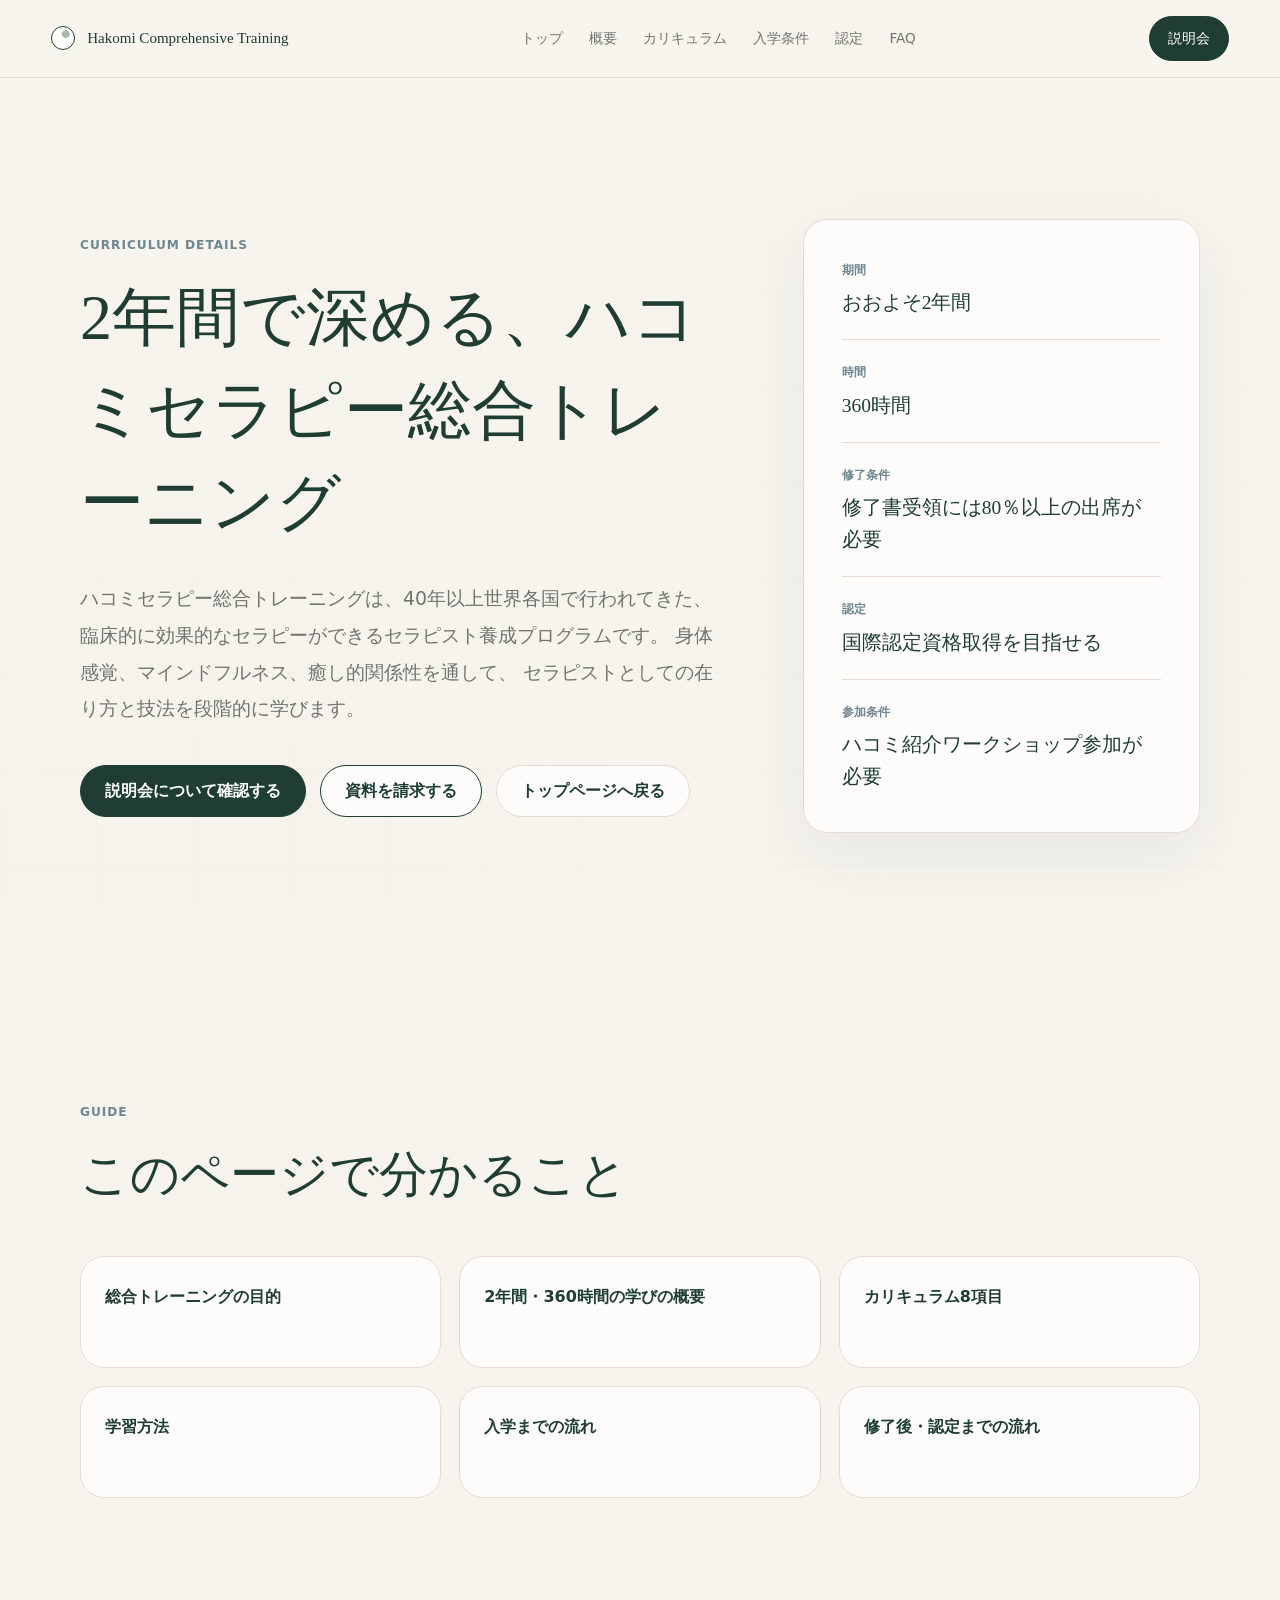
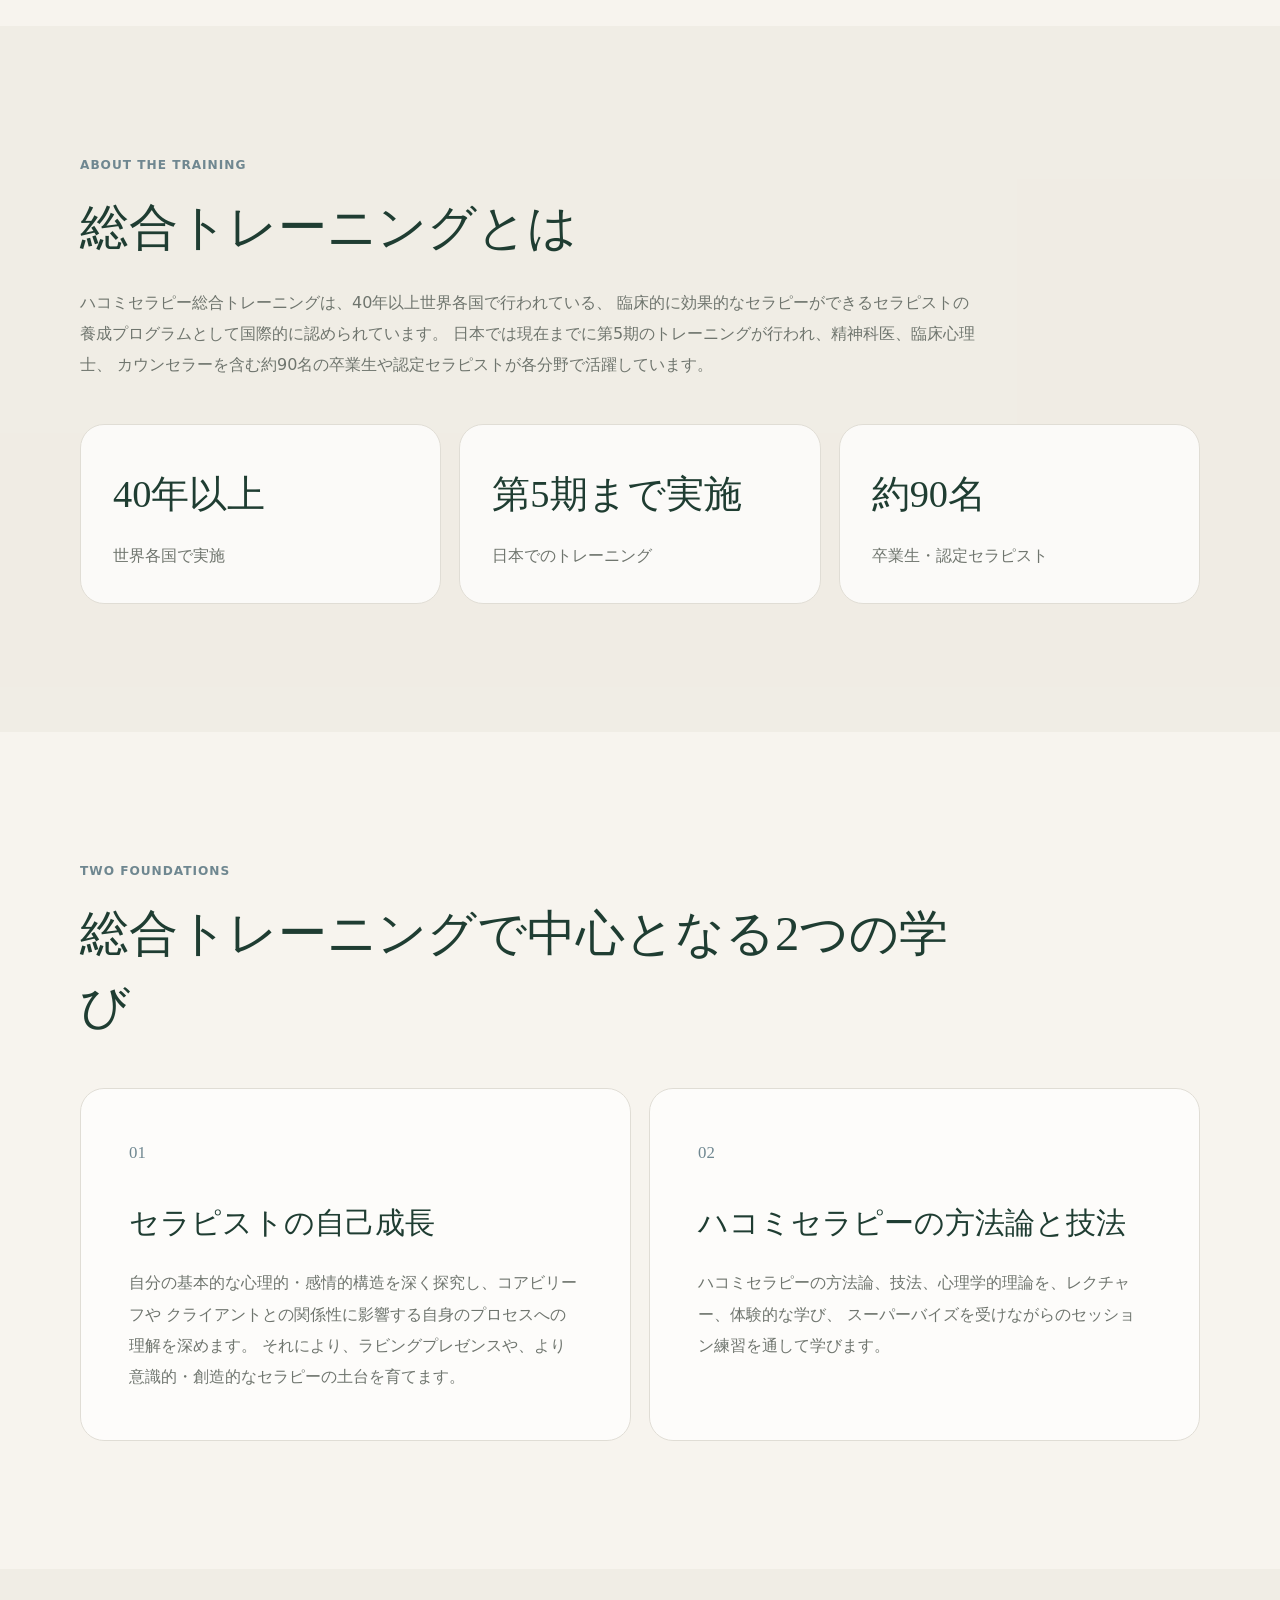
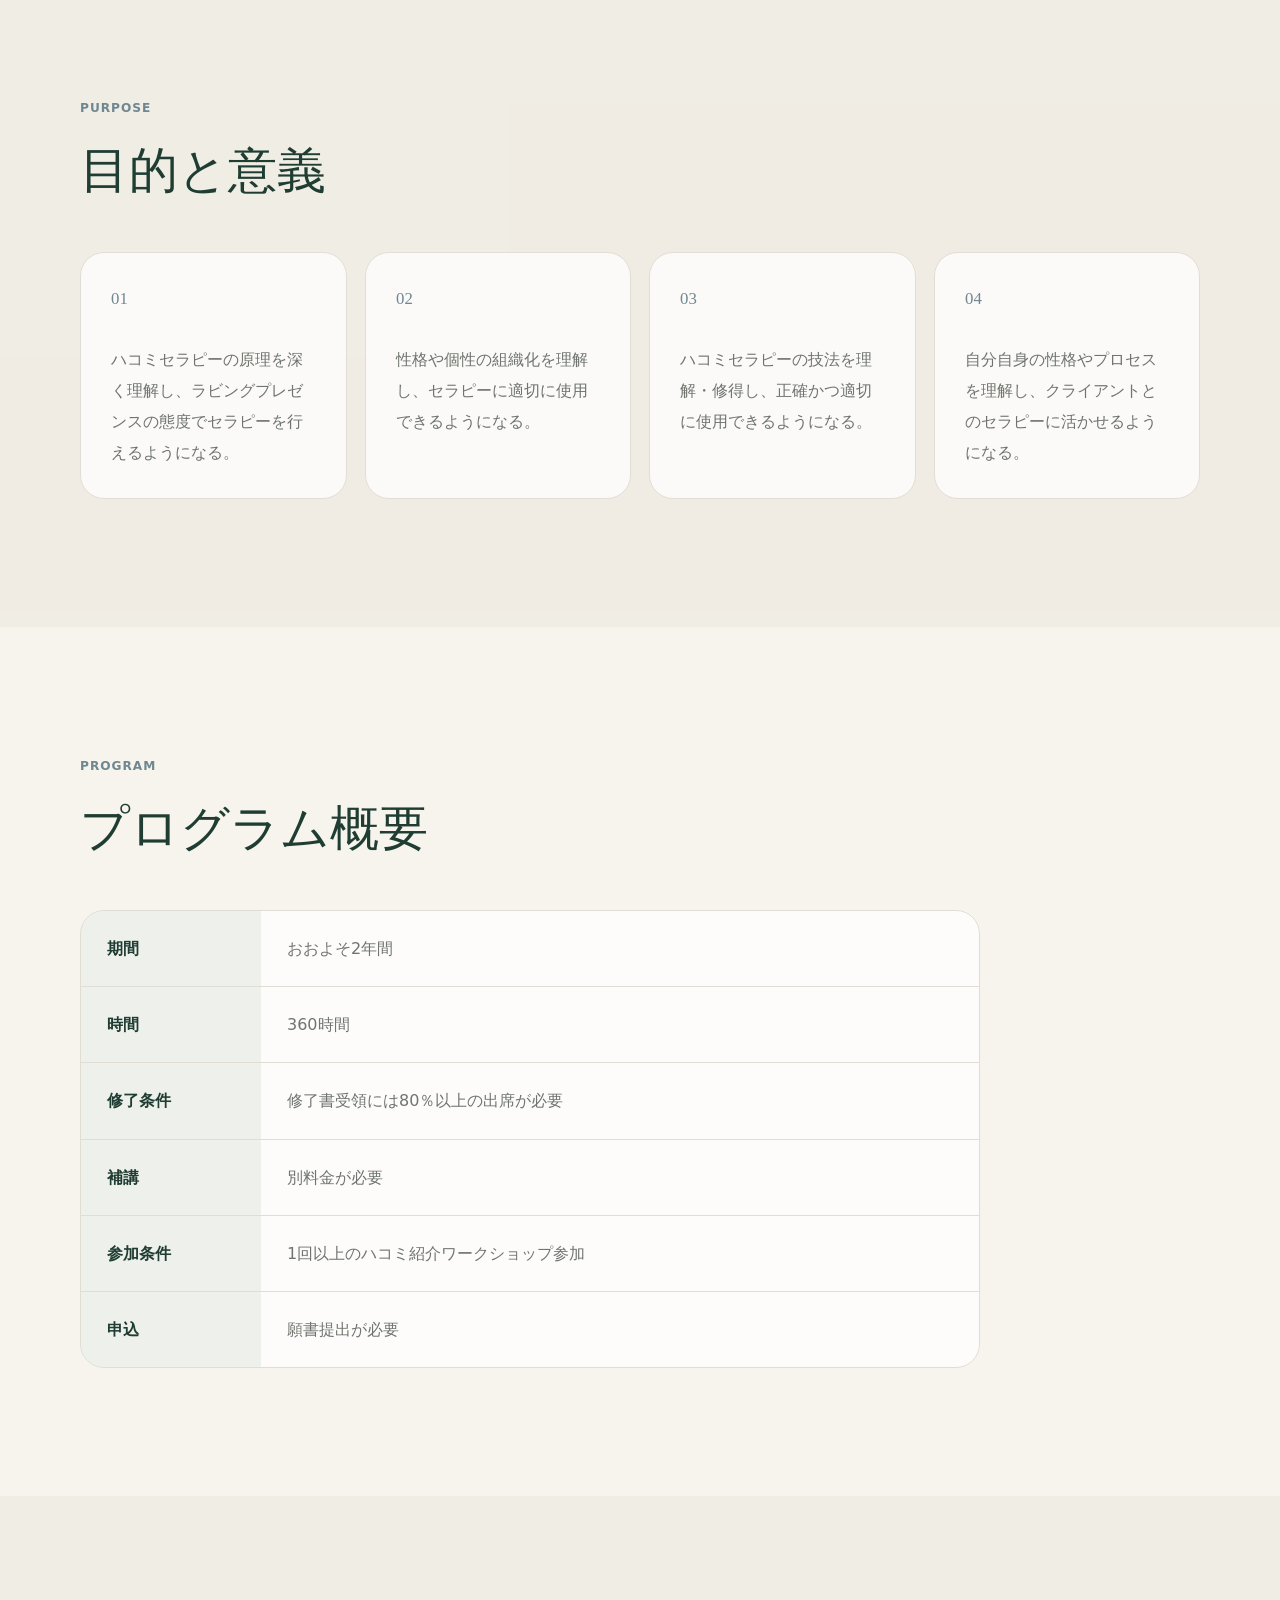
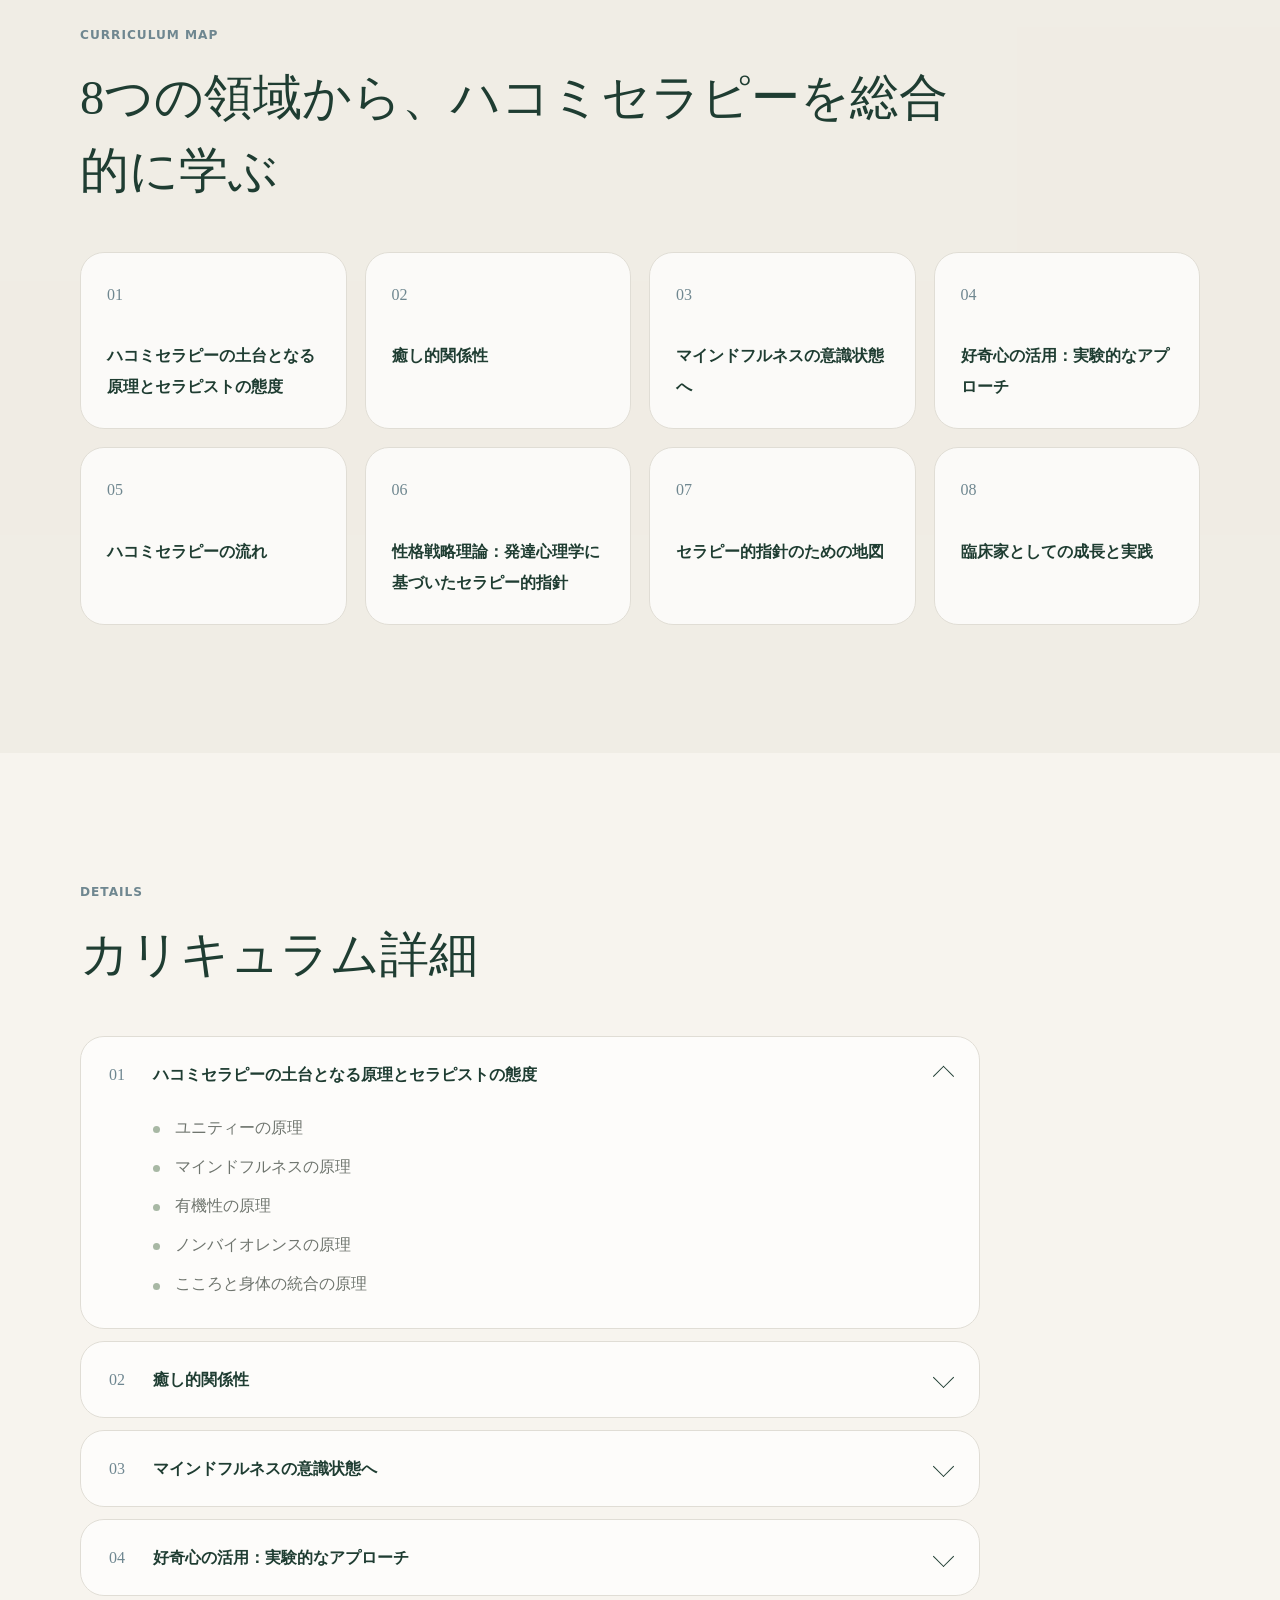
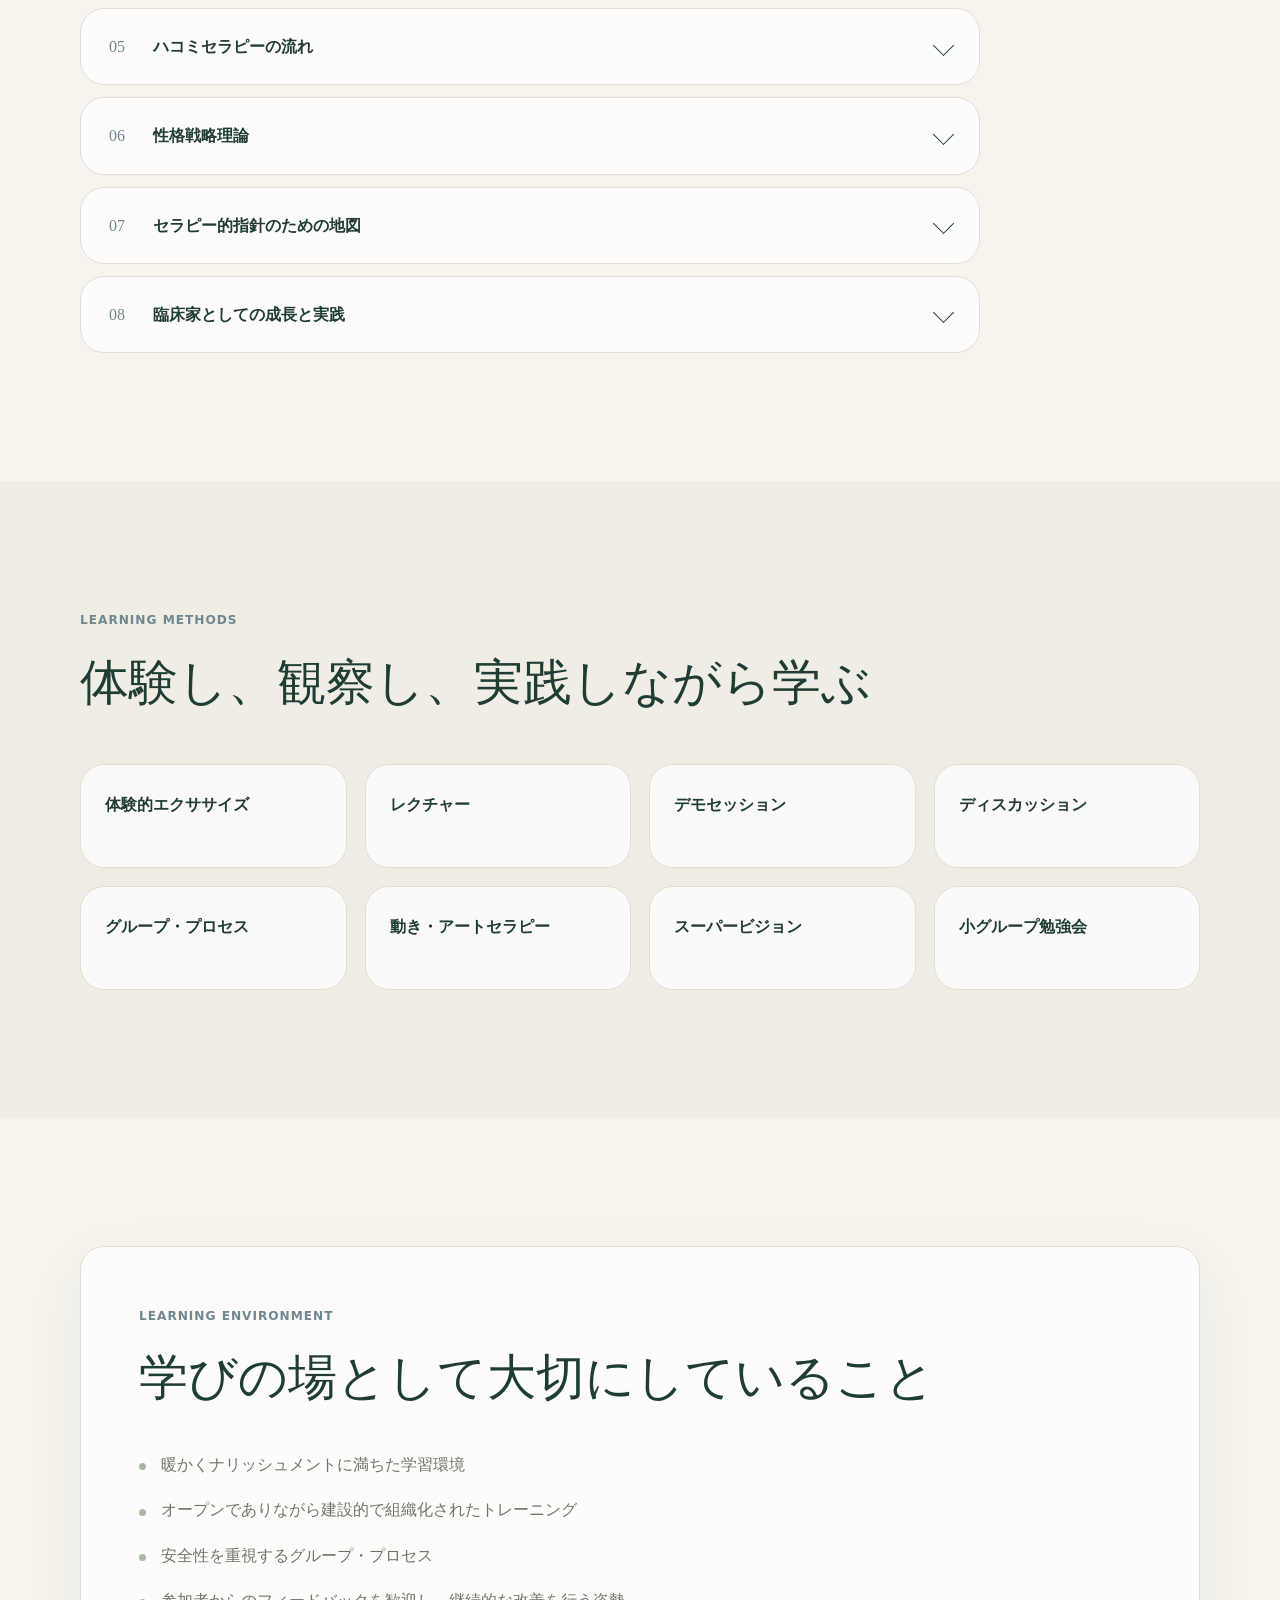
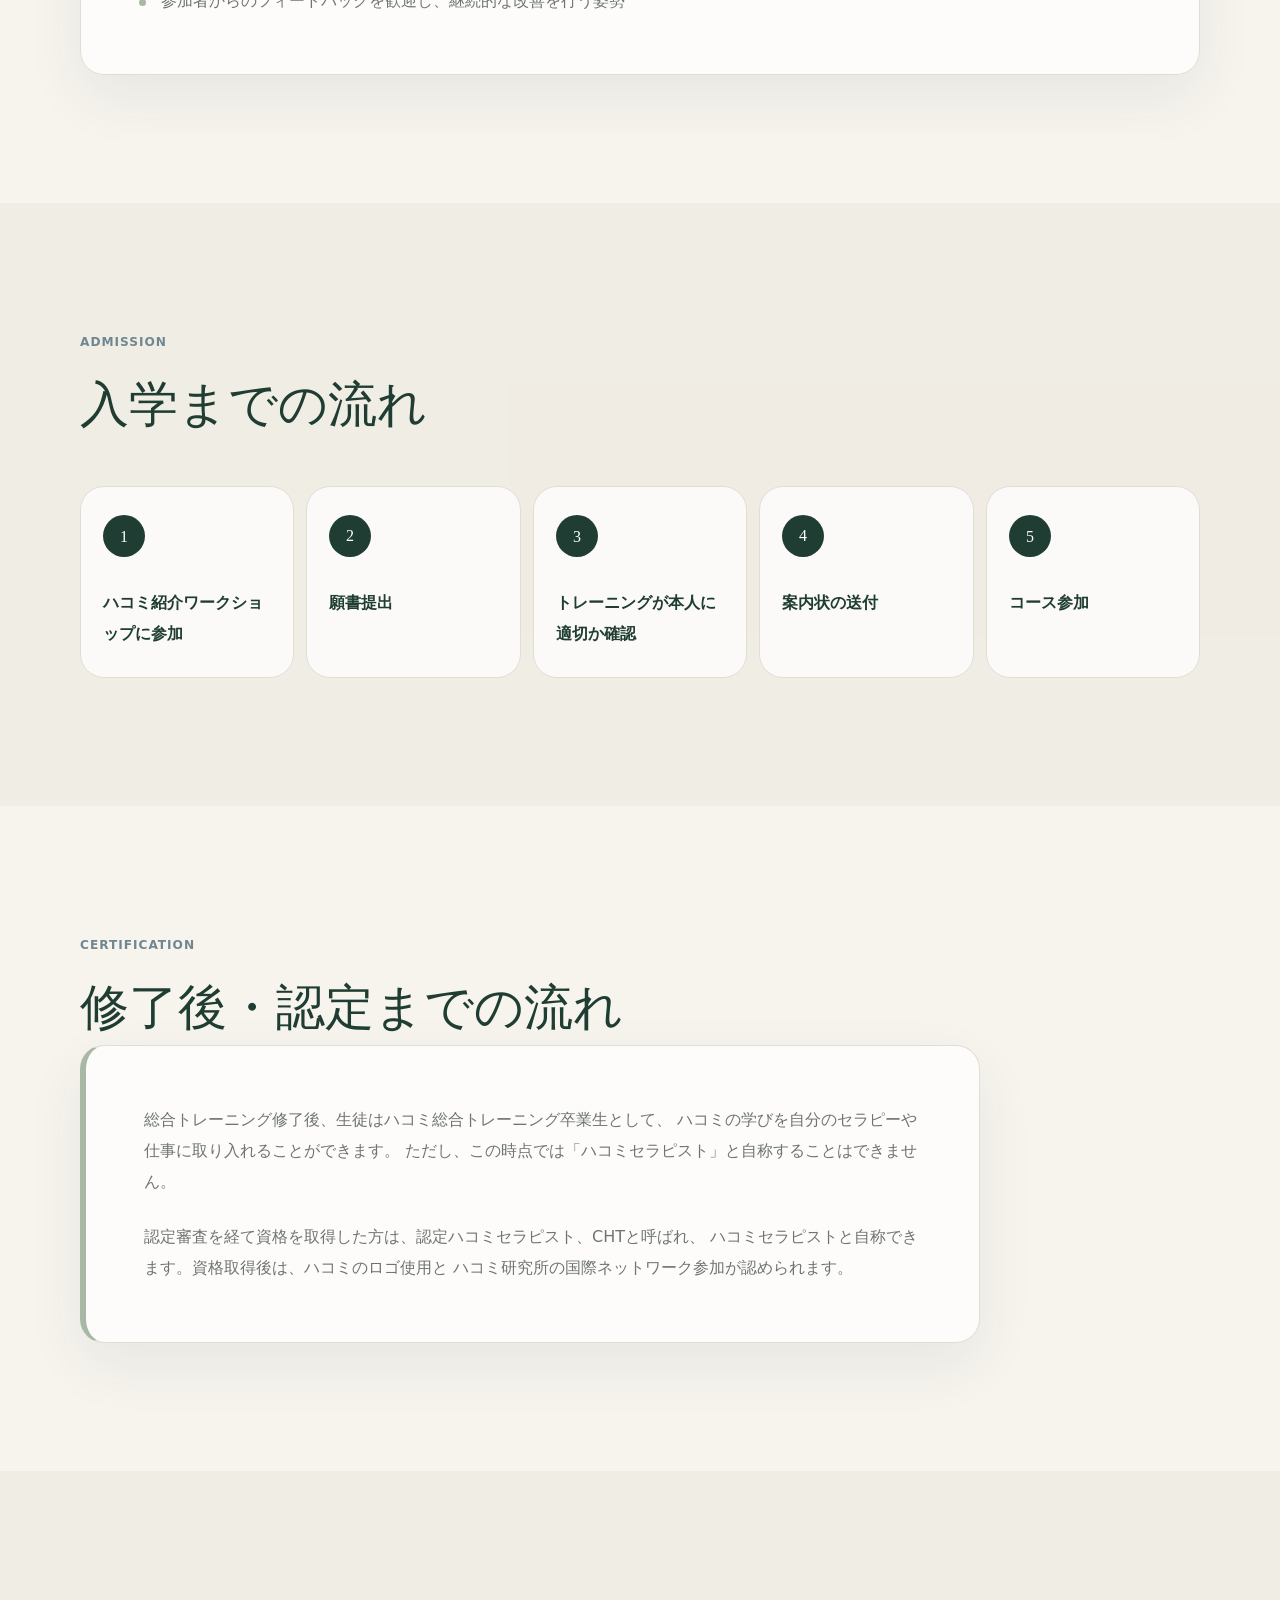
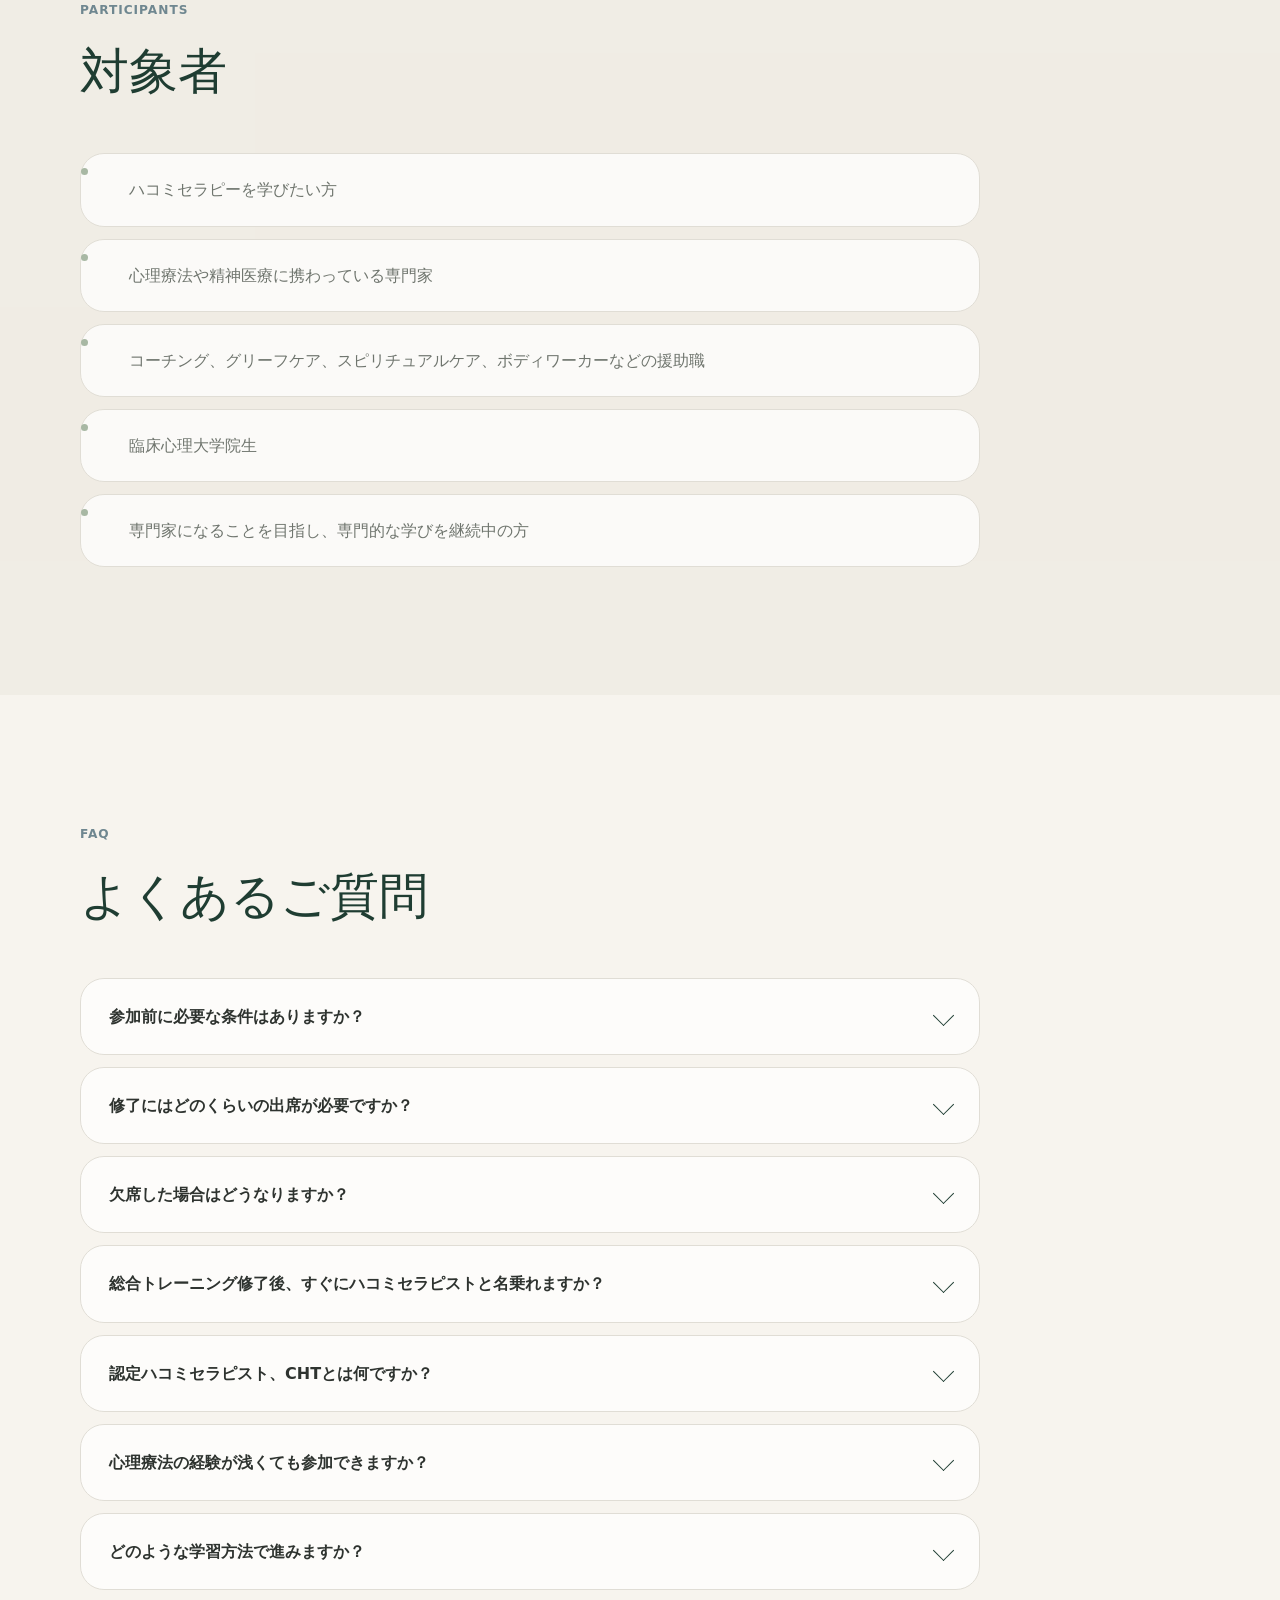
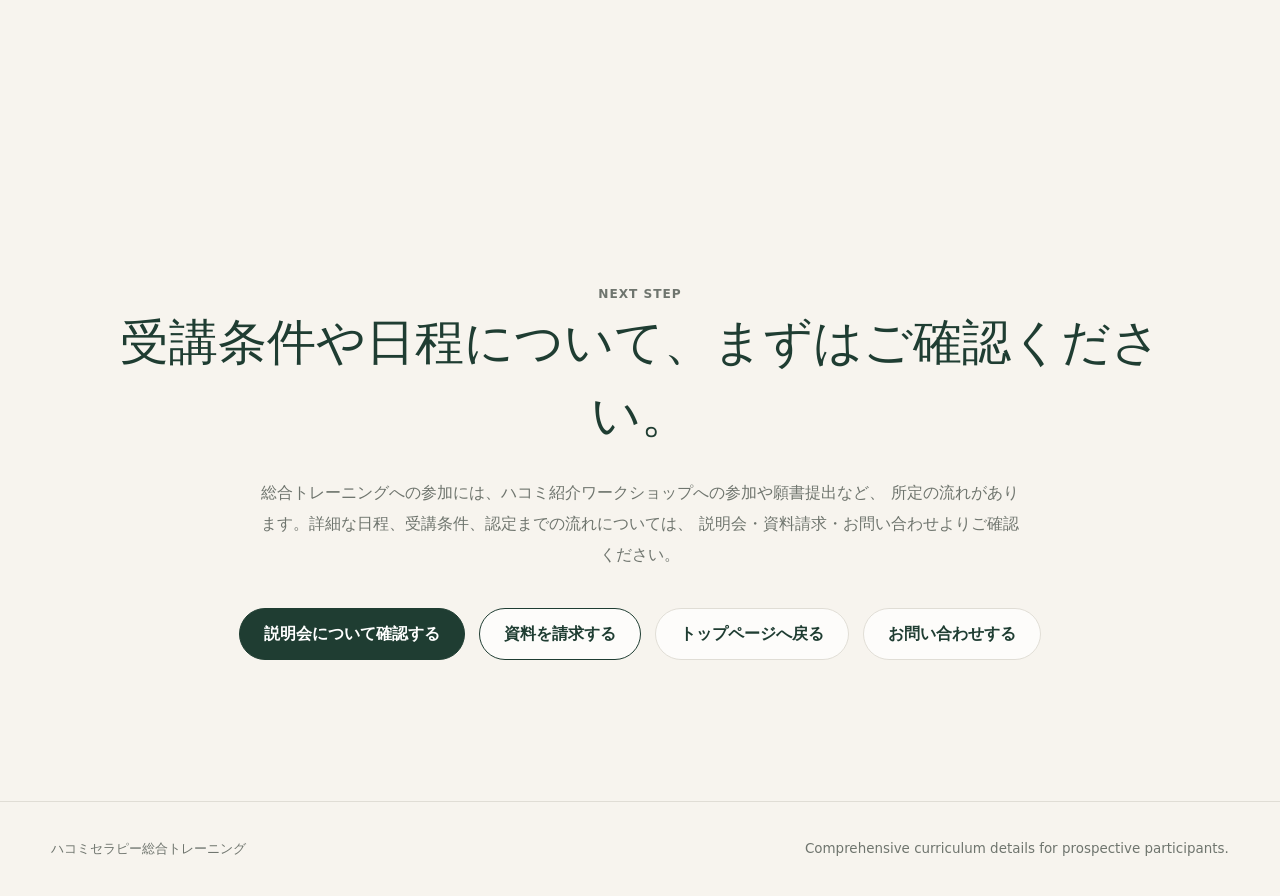
==== curriculum-detail.html @ 2d02e27e "Add files via upload" ====
<!doctype html>
<html lang="ja">
  <head>
    <meta charset="utf-8" />
    <meta name="viewport" content="width=device-width, initial-scale=1" />
    <title>ハコミセラピー総合トレーニング | カリキュラム詳細</title>
    <meta
      name="description"
      content="ハコミセラピー総合トレーニングの内容、期間、カリキュラム、入学条件、修了後の認定プロセスを確認できる詳細ページです。"
    />
    <link rel="stylesheet" href="./style.css" />
    <script src="./script.js" defer></script>
  </head>
  <body>
    <header class="site-header" aria-label="サイトヘッダー">
      <a class="brand" href="#top" aria-label="ハコミセラピー総合トレーニング">
        <span class="brand-mark" aria-hidden="true"></span>
        <span>Hakomi Comprehensive Training</span>
      </a>
      <nav class="header-nav" aria-label="主要ナビゲーション">
        <a href="./index.html">トップ</a>
        <a href="#overview">概要</a>
        <a href="#curriculum">カリキュラム</a>
        <a href="#admission">入学条件</a>
        <a href="#certification">認定</a>
        <a href="#faq">FAQ</a>
      </nav>
      <a class="header-cta" href="#contact">説明会</a>
    </header>

    <main id="top">
      <section class="hero section-large" aria-labelledby="hero-title">
        <div class="hero-copy">
          <p class="eyebrow">Curriculum Details</p>
          <h1 id="hero-title">2年間で深める、ハコミセラピー総合トレーニング</h1>
          <p class="lead">
            ハコミセラピー総合トレーニングは、40年以上世界各国で行われてきた、
            臨床的に効果的なセラピーができるセラピスト養成プログラムです。
            身体感覚、マインドフルネス、癒し的関係性を通して、
            セラピストとしての在り方と技法を段階的に学びます。
          </p>
          <div class="hero-actions" aria-label="主要アクション">
            <a class="button primary" href="#contact">説明会について確認する</a>
            <a class="button secondary" href="#contact">資料を請求する</a>
            <a class="button ghost" href="./index.html">トップページへ戻る</a>
          </div>
        </div>

        <aside class="hero-panel" aria-label="プログラム要点">
          <dl class="hero-facts">
            <div>
              <dt>期間</dt>
              <dd>おおよそ2年間</dd>
            </div>
            <div>
              <dt>時間</dt>
              <dd>360時間</dd>
            </div>
            <div>
              <dt>修了条件</dt>
              <dd>修了書受領には80％以上の出席が必要</dd>
            </div>
            <div>
              <dt>認定</dt>
              <dd>国際認定資格取得を目指せる</dd>
            </div>
            <div>
              <dt>参加条件</dt>
              <dd>ハコミ紹介ワークショップ参加が必要</dd>
            </div>
          </dl>
        </aside>
      </section>

      <section class="section" aria-labelledby="learn-title">
        <div class="section-heading narrow">
          <p class="eyebrow">Guide</p>
          <h2 id="learn-title">このページで分かること</h2>
        </div>
        <div class="mini-card-grid">
          <article class="mini-card">総合トレーニングの目的</article>
          <article class="mini-card">2年間・360時間の学びの概要</article>
          <article class="mini-card">カリキュラム8項目</article>
          <article class="mini-card">学習方法</article>
          <article class="mini-card">入学までの流れ</article>
          <article class="mini-card">修了後・認定までの流れ</article>
        </div>
      </section>

      <section id="overview" class="section muted" aria-labelledby="overview-title">
        <div class="section-heading content-width">
          <p class="eyebrow">About the Training</p>
          <h2 id="overview-title">総合トレーニングとは</h2>
          <p>
            ハコミセラピー総合トレーニングは、40年以上世界各国で行われている、
            臨床的に効果的なセラピーができるセラピストの養成プログラムとして国際的に認められています。
            日本では現在までに第5期のトレーニングが行われ、精神科医、臨床心理士、
            カウンセラーを含む約90名の卒業生や認定セラピストが各分野で活躍しています。
          </p>
        </div>
        <div class="number-grid">
          <article>
            <strong>40年以上</strong>
            <span>世界各国で実施</span>
          </article>
          <article>
            <strong>第5期まで実施</strong>
            <span>日本でのトレーニング</span>
          </article>
          <article>
            <strong>約90名</strong>
            <span>卒業生・認定セラピスト</span>
          </article>
        </div>
      </section>

      <section class="section" aria-labelledby="two-learning-title">
        <div class="section-heading content-width">
          <p class="eyebrow">Two Foundations</p>
          <h2 id="two-learning-title">総合トレーニングで中心となる2つの学び</h2>
        </div>
        <div class="two-card-grid">
          <article class="card large-card">
            <span class="card-index">01</span>
            <h3>セラピストの自己成長</h3>
            <p>
              自分の基本的な心理的・感情的構造を深く探究し、コアビリーフや
              クライアントとの関係性に影響する自身のプロセスへの理解を深めます。
              それにより、ラビングプレゼンスや、より意識的・創造的なセラピーの土台を育てます。
            </p>
          </article>
          <article class="card large-card">
            <span class="card-index">02</span>
            <h3>ハコミセラピーの方法論と技法</h3>
            <p>
              ハコミセラピーの方法論、技法、心理学的理論を、レクチャー、体験的な学び、
              スーパーバイズを受けながらのセッション練習を通して学びます。
            </p>
          </article>
        </div>
      </section>

      <section class="section muted" aria-labelledby="purpose-title">
        <div class="section-heading content-width">
          <p class="eyebrow">Purpose</p>
          <h2 id="purpose-title">目的と意義</h2>
        </div>
        <div class="card-grid four">
          <article class="card">
            <span class="card-index">01</span>
            <p>ハコミセラピーの原理を深く理解し、ラビングプレゼンスの態度でセラピーを行えるようになる。</p>
          </article>
          <article class="card">
            <span class="card-index">02</span>
            <p>性格や個性の組織化を理解し、セラピーに適切に使用できるようになる。</p>
          </article>
          <article class="card">
            <span class="card-index">03</span>
            <p>ハコミセラピーの技法を理解・修得し、正確かつ適切に使用できるようになる。</p>
          </article>
          <article class="card">
            <span class="card-index">04</span>
            <p>自分自身の性格やプロセスを理解し、クライアントとのセラピーに活かせるようになる。</p>
          </article>
        </div>
      </section>

      <section class="section" aria-labelledby="program-title">
        <div class="section-heading content-width">
          <p class="eyebrow">Program</p>
          <h2 id="program-title">プログラム概要</h2>
        </div>
        <div class="overview-table" role="table" aria-label="プログラム概要">
          <div role="row">
            <span role="rowheader">期間</span>
            <p role="cell">おおよそ2年間</p>
          </div>
          <div role="row">
            <span role="rowheader">時間</span>
            <p role="cell">360時間</p>
          </div>
          <div role="row">
            <span role="rowheader">修了条件</span>
            <p role="cell">修了書受領には80％以上の出席が必要</p>
          </div>
          <div role="row">
            <span role="rowheader">補講</span>
            <p role="cell">別料金が必要</p>
          </div>
          <div role="row">
            <span role="rowheader">参加条件</span>
            <p role="cell">1回以上のハコミ紹介ワークショップ参加</p>
          </div>
          <div role="row">
            <span role="rowheader">申込</span>
            <p role="cell">願書提出が必要</p>
          </div>
        </div>
      </section>

      <section id="curriculum" class="section muted" aria-labelledby="curriculum-title">
        <div class="section-heading content-width">
          <p class="eyebrow">Curriculum Map</p>
          <h2 id="curriculum-title">8つの領域から、ハコミセラピーを総合的に学ぶ</h2>
        </div>
        <div class="curriculum-grid">
          <article><span>01</span>ハコミセラピーの土台となる原理とセラピストの態度</article>
          <article><span>02</span>癒し的関係性</article>
          <article><span>03</span>マインドフルネスの意識状態へ</article>
          <article><span>04</span>好奇心の活用：実験的なアプローチ</article>
          <article><span>05</span>ハコミセラピーの流れ</article>
          <article><span>06</span>性格戦略理論：発達心理学に基づいたセラピー的指針</article>
          <article><span>07</span>セラピー的指針のための地図</article>
          <article><span>08</span>臨床家としての成長と実践</article>
        </div>
      </section>

      <section class="section" aria-labelledby="curriculum-detail-title">
        <div class="section-heading content-width">
          <p class="eyebrow">Details</p>
          <h2 id="curriculum-detail-title">カリキュラム詳細</h2>
        </div>
        <div class="accordion-list" data-accordion>
          <article class="accordion-item is-open">
            <button class="accordion-trigger" type="button" aria-expanded="true">
              <span>01</span>ハコミセラピーの土台となる原理とセラピストの態度
            </button>
            <div class="accordion-panel">
              <ul>
                <li>ユニティーの原理</li>
                <li>マインドフルネスの原理</li>
                <li>有機性の原理</li>
                <li>ノンバイオレンスの原理</li>
                <li>こころと身体の統合の原理</li>
              </ul>
            </div>
          </article>
          <article class="accordion-item">
            <button class="accordion-trigger" type="button" aria-expanded="false">
              <span>02</span>癒し的関係性
            </button>
            <div class="accordion-panel" hidden>
              <ul>
                <li>セラピストの態度</li>
                <li>ラビングプレゼンス</li>
                <li>コンタクト</li>
                <li>指標</li>
                <li>無意識の協力</li>
                <li>クライアントの変容力への信頼</li>
              </ul>
            </div>
          </article>
          <article class="accordion-item">
            <button class="accordion-trigger" type="button" aria-expanded="false">
              <span>03</span>マインドフルネスの意識状態へ
            </button>
            <div class="accordion-panel" hidden>
              <ul>
                <li>意識状態の適切な使い方</li>
                <li>マインドフルネスの意識状態へのアクセス</li>
                <li>今この瞬間の体験</li>
                <li>様々な体験の領域</li>
              </ul>
            </div>
          </article>
          <article class="accordion-item">
            <button class="accordion-trigger" type="button" aria-expanded="false">
              <span>04</span>好奇心の活用：実験的なアプローチ
            </button>
            <div class="accordion-panel" hidden>
              <ul>
                <li>指標を使っての実験</li>
                <li>プローブ</li>
                <li>テイクオーバー</li>
                <li>ナリッシュメントやアクセス方法としての身体的タッチ</li>
                <li>タッチは必ずクライアントの許可を得て行うもの</li>
              </ul>
            </div>
          </article>
          <article class="accordion-item">
            <button class="accordion-trigger" type="button" aria-expanded="false">
              <span>05</span>ハコミセラピーの流れ
            </button>
            <div class="accordion-panel" hidden>
              <ul>
                <li>日常会話から癒しをもたらす意識状態へ</li>
                <li>言葉とイメージ</li>
                <li>激しい感情との取り組み</li>
                <li>得られなかった体験</li>
                <li>コアマテリアル</li>
                <li>バリアへのアクセス</li>
                <li>トラウマの認識と取り組み</li>
                <li>変容</li>
                <li>統合と完了</li>
              </ul>
            </div>
          </article>
          <article class="accordion-item">
            <button class="accordion-trigger" type="button" aria-expanded="false">
              <span>06</span>性格戦略理論
            </button>
            <div class="accordion-panel" hidden>
              <ul>
                <li>自己の組織化としての性格</li>
                <li>心と身体の組織化のパターン</li>
                <li>8つの戦略</li>
                <li>内面からパターンを学ぶ</li>
                <li>身体を読む</li>
              </ul>
            </div>
          </article>
          <article class="accordion-item">
            <button class="accordion-trigger" type="button" aria-expanded="false">
              <span>07</span>セラピー的指針のための地図
            </button>
            <div class="accordion-panel" hidden>
              <ul>
                <li>神経系心理学と愛着理論</li>
                <li>セラピーのプロセスの段階</li>
                <li>感受性のサイクル</li>
                <li>プロセスの調整と情報収集</li>
                <li>システムから抜け出す</li>
                <li>行き詰まりのサインの早期認識</li>
                <li>セラピスト自身の無意識の傾向</li>
              </ul>
            </div>
          </article>
          <article class="accordion-item">
            <button class="accordion-trigger" type="button" aria-expanded="false">
              <span>08</span>臨床家としての成長と実践
            </button>
            <div class="accordion-panel" hidden>
              <ul>
                <li>行き詰まった時の介入方法</li>
                <li>倫理とパワーの正しい使い方</li>
                <li>ハコミを仕事に統合させる</li>
              </ul>
            </div>
          </article>
        </div>
      </section>

      <section class="section muted" aria-labelledby="methods-title">
        <div class="section-heading content-width">
          <p class="eyebrow">Learning Methods</p>
          <h2 id="methods-title">体験し、観察し、実践しながら学ぶ</h2>
        </div>
        <div class="method-grid">
          <article>体験的エクササイズ</article>
          <article>レクチャー</article>
          <article>デモセッション</article>
          <article>ディスカッション</article>
          <article>グループ・プロセス</article>
          <article>動き・アートセラピー</article>
          <article>スーパービジョン</article>
          <article>小グループ勉強会</article>
        </div>
      </section>

      <section class="section" aria-labelledby="care-title">
        <div class="care-card">
          <div class="section-heading">
            <p class="eyebrow">Learning Environment</p>
            <h2 id="care-title">学びの場として大切にしていること</h2>
          </div>
          <ul class="check-list">
            <li>暖かくナリッシュメントに満ちた学習環境</li>
            <li>オープンでありながら建設的で組織化されたトレーニング</li>
            <li>安全性を重視するグループ・プロセス</li>
            <li>参加者からのフィードバックを歓迎し、継続的な改善を行う姿勢</li>
          </ul>
        </div>
      </section>

      <section id="admission" class="section muted" aria-labelledby="admission-title">
        <div class="section-heading content-width">
          <p class="eyebrow">Admission</p>
          <h2 id="admission-title">入学までの流れ</h2>
        </div>
        <div class="step-list">
          <article><span>1</span><p>ハコミ紹介ワークショップに参加</p></article>
          <article><span>2</span><p>願書提出</p></article>
          <article><span>3</span><p>トレーニングが本人に適切か確認</p></article>
          <article><span>4</span><p>案内状の送付</p></article>
          <article><span>5</span><p>コース参加</p></article>
        </div>
      </section>

      <section id="certification" class="section" aria-labelledby="certification-title">
        <div class="section-heading content-width">
          <p class="eyebrow">Certification</p>
          <h2 id="certification-title">修了後・認定までの流れ</h2>
        </div>
        <div class="notice-card">
          <p>
            総合トレーニング修了後、生徒はハコミ総合トレーニング卒業生として、
            ハコミの学びを自分のセラピーや仕事に取り入れることができます。
            ただし、この時点では「ハコミセラピスト」と自称することはできません。
          </p>
          <p>
            認定審査を経て資格を取得した方は、認定ハコミセラピスト、CHTと呼ばれ、
            ハコミセラピストと自称できます。資格取得後は、ハコミのロゴ使用と
            ハコミ研究所の国際ネットワーク参加が認められます。
          </p>
        </div>
      </section>

      <section class="section muted" aria-labelledby="target-title">
        <div class="section-heading content-width">
          <p class="eyebrow">Participants</p>
          <h2 id="target-title">対象者</h2>
        </div>
        <ul class="target-list">
          <li>ハコミセラピーを学びたい方</li>
          <li>心理療法や精神医療に携わっている専門家</li>
          <li>コーチング、グリーフケア、スピリチュアルケア、ボディワーカーなどの援助職</li>
          <li>臨床心理大学院生</li>
          <li>専門家になることを目指し、専門的な学びを継続中の方</li>
        </ul>
      </section>

      <section id="faq" class="section" aria-labelledby="faq-title">
        <div class="section-heading content-width">
          <p class="eyebrow">FAQ</p>
          <h2 id="faq-title">よくあるご質問</h2>
        </div>
        <div class="accordion-list faq-list" data-accordion>
          <article class="accordion-item">
            <button class="accordion-trigger" type="button" aria-expanded="false">参加前に必要な条件はありますか？</button>
            <div class="accordion-panel" hidden>
              <p>1回以上のハコミ紹介ワークショップ参加と、トレーニングコースへの願書提出が必要です。</p>
            </div>
          </article>
          <article class="accordion-item">
            <button class="accordion-trigger" type="button" aria-expanded="false">修了にはどのくらいの出席が必要ですか？</button>
            <div class="accordion-panel" hidden>
              <p>修了書受領には、80％以上の出席日数が必要です。</p>
            </div>
          </article>
          <article class="accordion-item">
            <button class="accordion-trigger" type="button" aria-expanded="false">欠席した場合はどうなりますか？</button>
            <div class="accordion-panel" hidden>
              <p>必要に応じて補講を受けることになります。補講は別料金が必要です。</p>
            </div>
          </article>
          <article class="accordion-item">
            <button class="accordion-trigger" type="button" aria-expanded="false">総合トレーニング修了後、すぐにハコミセラピストと名乗れますか？</button>
            <div class="accordion-panel" hidden>
              <p>いいえ。総合トレーニング修了直後は「ハコミセラピスト」と自称することはできません。</p>
            </div>
          </article>
          <article class="accordion-item">
            <button class="accordion-trigger" type="button" aria-expanded="false">認定ハコミセラピスト、CHTとは何ですか？</button>
            <div class="accordion-panel" hidden>
              <p>認定審査を経て資格を取得した方は、認定ハコミセラピスト、CHTと呼ばれ、ハコミセラピストと自称できます。</p>
            </div>
          </article>
          <article class="accordion-item">
            <button class="accordion-trigger" type="button" aria-expanded="false">心理療法の経験が浅くても参加できますか？</button>
            <div class="accordion-panel" hidden>
              <p>専門家になることを目指し、専門的な学びを継続中の方も対象に含まれます。参加にあたっては、願書提出後にトレーニングが本人に適切であるか確認されます。</p>
            </div>
          </article>
          <article class="accordion-item">
            <button class="accordion-trigger" type="button" aria-expanded="false">どのような学習方法で進みますか？</button>
            <div class="accordion-panel" hidden>
              <p>体験的エクササイズ、レクチャー、デモセッション、ディスカッション、グループ・プロセス、動き・アートセラピー、スーパービジョン、小グループ勉強会などを通して学びます。</p>
            </div>
          </article>
        </div>
      </section>

      <section id="contact" class="final-cta section-large" aria-labelledby="contact-title">
        <p class="eyebrow">Next Step</p>
        <h2 id="contact-title">受講条件や日程について、まずはご確認ください。</h2>
        <p>
          総合トレーニングへの参加には、ハコミ紹介ワークショップへの参加や願書提出など、
          所定の流れがあります。詳細な日程、受講条件、認定までの流れについては、
          説明会・資料請求・お問い合わせよりご確認ください。
        </p>
        <div class="hero-actions">
          <a class="button primary" href="mailto:info@example.com?subject=説明会について">説明会について確認する</a>
          <a class="button secondary" href="mailto:info@example.com?subject=資料請求について">資料を請求する</a>
          <a class="button ghost" href="./index.html">トップページへ戻る</a>
          <a class="button ghost" href="mailto:info@example.com?subject=お問い合わせ">お問い合わせする</a>
        </div>
      </section>
    </main>

    <footer class="site-footer">
      <p>ハコミセラピー総合トレーニング</p>
      <p>Comprehensive curriculum details for prospective participants.</p>
    </footer>
  </body>
</html>
---- style.css ----
:root {
  --bg: #f7f4ee;
  --white: #ffffff;
  --text: #2e332f;
  --muted-text: #6f756e;
  --green: #1f3d32;
  --green-hover: #162d25;
  --blue: #6f8790;
  --sage: #a8b8a4;
  --line: #e0ddd5;
  --soft-bg: #ece8df;
  --shadow: 0 22px 60px rgba(31, 61, 50, 0.07);
  --serif: "Noto Serif JP", "Yu Mincho", "Hiragino Mincho ProN", serif;
  --sans: "Noto Sans JP", "Hiragino Sans", "Hiragino Kaku Gothic ProN", "Yu Gothic", system-ui, sans-serif;
}

* {
  box-sizing: border-box;
}

html {
  scroll-behavior: smooth;
}

body {
  margin: 0;
  color: var(--text);
  background:
    linear-gradient(rgba(247, 244, 238, 0.94), rgba(247, 244, 238, 0.94)),
    radial-gradient(circle at 16% 8%, rgba(168, 184, 164, 0.32), transparent 32rem),
    var(--bg);
  font-family: var(--sans);
  line-height: 1.95;
  letter-spacing: 0;
}

body::before {
  position: fixed;
  inset: 0;
  z-index: -1;
  pointer-events: none;
  content: "";
  background-image:
    linear-gradient(rgba(31, 61, 50, 0.035) 1px, transparent 1px),
    linear-gradient(90deg, rgba(31, 61, 50, 0.028) 1px, transparent 1px);
  background-size: 96px 96px;
  opacity: 0.55;
}

a {
  color: inherit;
  text-decoration: none;
}

h1,
h2,
h3,
p {
  margin: 0;
}

h1,
h2 {
  color: var(--green);
  font-family: var(--serif);
  font-weight: 500;
  letter-spacing: 0;
}

h1 {
  max-width: 820px;
  font-size: clamp(2.35rem, 5vw, 4.25rem);
  line-height: 1.45;
}

h2 {
  font-size: clamp(1.85rem, 3.8vw, 3.15rem);
  line-height: 1.5;
}

h3 {
  color: var(--green);
  font-size: 1.08rem;
  line-height: 1.7;
}

ul,
dl {
  margin: 0;
  padding: 0;
}

.site-header {
  position: sticky;
  top: 0;
  z-index: 30;
  display: flex;
  align-items: center;
  justify-content: space-between;
  gap: 24px;
  padding: 16px clamp(20px, 4vw, 56px);
  background: rgba(247, 244, 238, 0.88);
  border-bottom: 1px solid rgba(224, 221, 213, 0.86);
  backdrop-filter: blur(18px);
}

.brand,
.header-nav,
.hero-actions,
.site-footer {
  display: flex;
  align-items: center;
}

.brand {
  gap: 12px;
  color: var(--green);
  font-family: var(--serif);
  font-size: 0.94rem;
  white-space: nowrap;
}

.brand-mark {
  width: 24px;
  height: 24px;
  border: 1px solid var(--green);
  border-radius: 50%;
  background:
    radial-gradient(circle at 63% 32%, var(--sage) 0 18%, transparent 19%),
    var(--white);
}

.header-nav {
  gap: 26px;
  color: var(--muted-text);
  font-size: 0.85rem;
}

.header-nav a,
.header-cta,
.button {
  transition: color 180ms ease, background 180ms ease, border-color 180ms ease, transform 180ms ease;
}

.header-nav a:hover {
  color: var(--green);
}

.header-cta {
  padding: 8px 18px;
  color: var(--white);
  background: var(--green);
  border: 1px solid var(--green);
  border-radius: 999px;
  font-size: 0.86rem;
}

.header-cta:hover {
  background: var(--green-hover);
}

.section,
.section-large {
  width: min(1120px, calc(100% - 40px));
  margin-inline: auto;
}

.section {
  padding: clamp(76px, 10vw, 128px) 0;
}

.section-large {
  padding: clamp(88px, 11vw, 148px) 0;
}

.muted {
  width: 100%;
  max-width: none;
  padding-inline: max(20px, calc((100% - 1120px) / 2));
  background: rgba(236, 232, 223, 0.62);
}

.content-width,
.narrow {
  max-width: 760px;
}

.section-heading {
  max-width: 900px;
}

.section-heading p:not(.eyebrow) {
  margin-top: 22px;
  color: var(--muted-text);
}

.eyebrow {
  margin-bottom: 14px;
  color: var(--blue);
  font-size: 0.76rem;
  font-weight: 700;
  letter-spacing: 0.08em;
  text-transform: uppercase;
}

.hero {
  display: grid;
  grid-template-columns: minmax(0, 1.15fr) minmax(320px, 0.72fr);
  gap: clamp(44px, 7vw, 88px);
  align-items: center;
  min-height: calc(100svh - 66px);
}

.lead {
  max-width: 760px;
  margin-top: 30px;
  color: var(--muted-text);
  font-size: clamp(1.02rem, 1.8vw, 1.18rem);
}

.hero-actions {
  flex-wrap: wrap;
  gap: 14px;
  margin-top: 38px;
}

.button {
  display: inline-flex;
  min-height: 52px;
  align-items: center;
  justify-content: center;
  padding: 12px 24px;
  border: 1px solid var(--green);
  border-radius: 999px;
  font-weight: 600;
  line-height: 1.35;
}

.button:hover {
  transform: translateY(-1px);
}

.button.primary {
  color: var(--white);
  background: var(--green);
}

.button.primary:hover {
  background: var(--green-hover);
}

.button.secondary,
.button.ghost {
  color: var(--green);
  background: rgba(255, 255, 255, 0.72);
}

.button.secondary:hover,
.button.ghost:hover {
  border-color: var(--green-hover);
  background: var(--white);
}

.button.ghost {
  border-color: var(--line);
}

.hero-panel {
  padding: clamp(26px, 4vw, 38px);
  border: 1px solid var(--line);
  border-radius: 24px;
  background: rgba(255, 255, 255, 0.7);
  box-shadow: var(--shadow);
}

.hero-facts {
  display: grid;
}

.hero-facts div {
  padding: 20px 0;
  border-bottom: 1px solid var(--line);
}

.hero-facts div:first-child {
  padding-top: 0;
}

.hero-facts div:last-child {
  padding-bottom: 0;
  border-bottom: 0;
}

.hero-facts dt {
  color: var(--blue);
  font-size: 0.78rem;
  font-weight: 700;
}

.hero-facts dd {
  margin: 5px 0 0;
  color: var(--green);
  font-family: var(--serif);
  font-size: 1.22rem;
  line-height: 1.65;
}

.mini-card-grid,
.number-grid,
.two-card-grid,
.card-grid,
.curriculum-grid,
.method-grid {
  display: grid;
  gap: 18px;
  margin-top: 44px;
}

.mini-card-grid {
  grid-template-columns: repeat(3, 1fr);
}

.mini-card,
.card,
.number-grid article,
.curriculum-grid article,
.method-grid article,
.care-card,
.notice-card,
.target-list li,
.accordion-item {
  border: 1px solid var(--line);
  border-radius: 24px;
  background: rgba(255, 255, 255, 0.72);
}

.mini-card {
  min-height: 112px;
  padding: 24px;
  color: var(--green);
  font-weight: 600;
}

.number-grid {
  grid-template-columns: repeat(3, 1fr);
}

.number-grid article {
  padding: 32px;
}

.number-grid strong {
  display: block;
  color: var(--green);
  font-family: var(--serif);
  font-size: clamp(1.7rem, 3vw, 2.55rem);
  font-weight: 500;
}

.number-grid span {
  display: block;
  margin-top: 8px;
  color: var(--muted-text);
}

.two-card-grid {
  grid-template-columns: repeat(2, 1fr);
}

.card {
  padding: 30px;
}

.large-card {
  min-height: 320px;
  padding: clamp(32px, 5vw, 48px);
}

.card-index {
  display: inline-block;
  margin-bottom: 28px;
  color: var(--blue);
  font-family: var(--serif);
  font-size: 1.05rem;
}

.card p,
.large-card p,
.notice-card p,
.care-card li,
.target-list li,
.accordion-panel,
.overview-table p {
  color: var(--muted-text);
}

.large-card h3 {
  margin-bottom: 18px;
  font-family: var(--serif);
  font-size: clamp(1.35rem, 2.4vw, 1.9rem);
  font-weight: 500;
}

.card-grid.four {
  grid-template-columns: repeat(4, 1fr);
}

.overview-table {
  max-width: 900px;
  margin-top: 44px;
  overflow: hidden;
  border: 1px solid var(--line);
  border-radius: 24px;
  background: rgba(255, 255, 255, 0.72);
}

.overview-table div {
  display: grid;
  grid-template-columns: 180px 1fr;
  border-bottom: 1px solid var(--line);
}

.overview-table div:last-child {
  border-bottom: 0;
}

.overview-table span,
.overview-table p {
  padding: 22px 26px;
}

.overview-table span {
  color: var(--green);
  background: rgba(168, 184, 164, 0.18);
  font-weight: 700;
}

.curriculum-grid {
  grid-template-columns: repeat(4, 1fr);
}

.curriculum-grid article {
  min-height: 176px;
  padding: 26px;
  color: var(--green);
  font-weight: 600;
}

.curriculum-grid span {
  display: block;
  margin-bottom: 30px;
  color: var(--blue);
  font-family: var(--serif);
  font-weight: 500;
}

.accordion-list {
  max-width: 900px;
  margin-top: 44px;
}

.accordion-item {
  overflow: hidden;
  margin-top: 12px;
}

.accordion-trigger {
  position: relative;
  width: 100%;
  padding: 24px 64px 24px 28px;
  color: var(--green);
  background: transparent;
  border: 0;
  font: inherit;
  font-weight: 700;
  line-height: 1.7;
  text-align: left;
  cursor: pointer;
}

.accordion-trigger span {
  display: inline-block;
  min-width: 44px;
  color: var(--blue);
  font-family: var(--serif);
  font-weight: 500;
}

.accordion-trigger::after {
  position: absolute;
  top: 50%;
  right: 28px;
  width: 14px;
  height: 14px;
  border-right: 1px solid var(--green);
  border-bottom: 1px solid var(--green);
  content: "";
  transform: translateY(-60%) rotate(45deg);
  transition: transform 180ms ease;
}

.accordion-item.is-open .accordion-trigger::after {
  transform: translateY(-35%) rotate(225deg);
}

.accordion-panel {
  padding: 0 28px 28px 72px;
}

.accordion-panel ul {
  display: grid;
  gap: 8px;
  list-style: none;
}

.accordion-panel li,
.check-list li,
.target-list li {
  position: relative;
  padding-left: 22px;
}

.accordion-panel li::before,
.check-list li::before,
.target-list li::before {
  position: absolute;
  top: 0.88em;
  left: 0;
  width: 7px;
  height: 7px;
  border-radius: 50%;
  background: var(--sage);
  content: "";
}

.method-grid {
  grid-template-columns: repeat(4, 1fr);
}

.method-grid article {
  min-height: 104px;
  padding: 24px;
  color: var(--green);
  font-weight: 600;
}

.care-card,
.notice-card {
  padding: clamp(32px, 6vw, 58px);
  box-shadow: var(--shadow);
}

.check-list {
  display: grid;
  gap: 14px;
  margin-top: 34px;
  list-style: none;
}

.step-list {
  display: grid;
  grid-template-columns: repeat(5, 1fr);
  gap: 12px;
  margin-top: 44px;
}

.step-list article {
  position: relative;
  min-height: 180px;
  padding: 28px 22px;
  border: 1px solid var(--line);
  border-radius: 24px;
  background: rgba(255, 255, 255, 0.72);
}

.step-list span {
  display: grid;
  width: 42px;
  height: 42px;
  margin-bottom: 30px;
  place-items: center;
  color: var(--white);
  background: var(--green);
  border-radius: 50%;
  font-family: var(--serif);
}

.step-list p {
  color: var(--green);
  font-weight: 700;
}

.notice-card {
  display: grid;
  gap: 24px;
  max-width: 900px;
  border-left: 6px solid var(--sage);
}

.target-list {
  display: grid;
  gap: 12px;
  max-width: 900px;
  margin-top: 44px;
  list-style: none;
}

.target-list li {
  padding: 20px 24px 20px 48px;
}

.faq-list .accordion-trigger {
  color: var(--text);
}

.faq-list .accordion-panel {
  padding-left: 28px;
}

.final-cta {
  text-align: center;
}

.final-cta p {
  max-width: 760px;
  margin: 24px auto 0;
  color: var(--muted-text);
}

.final-cta .hero-actions {
  justify-content: center;
}

.site-footer {
  justify-content: space-between;
  gap: 20px;
  padding: 34px clamp(20px, 4vw, 56px);
  border-top: 1px solid var(--line);
  color: var(--muted-text);
  font-size: 0.84rem;
}

@media (prefers-reduced-motion: no-preference) {
  .mini-card,
  .card,
  .number-grid article,
  .curriculum-grid article,
  .method-grid article,
  .step-list article,
  .accordion-item {
    animation: fade-up 620ms ease both;
  }

  @keyframes fade-up {
    from {
      opacity: 0;
      transform: translateY(10px);
    }

    to {
      opacity: 1;
      transform: translateY(0);
    }
  }
}

@media (max-width: 980px) {
  .header-nav {
    display: none;
  }

  .hero,
  .two-card-grid,
  .card-grid.four,
  .curriculum-grid,
  .method-grid,
  .step-list {
    grid-template-columns: 1fr;
  }

  .hero {
    min-height: auto;
  }

  .mini-card-grid,
  .number-grid {
    grid-template-columns: repeat(2, 1fr);
  }

  .step-list article {
    min-height: auto;
  }
}

@media (max-width: 640px) {
  .site-header {
    padding: 13px 16px;
  }

  .brand {
    max-width: 68%;
    font-size: 0.8rem;
    white-space: normal;
    line-height: 1.45;
  }

  .header-cta {
    padding: 7px 14px;
    font-size: 0.8rem;
  }

  .section,
  .section-large {
    width: min(100% - 28px, 1120px);
  }

  .muted {
    padding-inline: 14px;
  }

  h1 {
    font-size: clamp(2rem, 10vw, 2.85rem);
  }

  h2 {
    font-size: clamp(1.62rem, 8vw, 2.25rem);
  }

  .hero-actions {
    align-items: stretch;
  }

  .button {
    width: 100%;
  }

  .hero-panel,
  .mini-card,
  .card,
  .number-grid article,
  .curriculum-grid article,
  .method-grid article,
  .care-card,
  .notice-card,
  .accordion-item {
    border-radius: 20px;
  }

  .mini-card-grid,
  .number-grid {
    grid-template-columns: 1fr;
  }

  .overview-table div {
    grid-template-columns: 1fr;
  }

  .overview-table span,
  .overview-table p {
    padding: 16px 20px;
  }

  .accordion-trigger {
    padding: 20px 54px 20px 20px;
  }

  .accordion-trigger span {
    display: block;
    margin-bottom: 4px;
  }

  .accordion-panel,
  .faq-list .accordion-panel {
    padding: 0 20px 24px;
  }

  .site-footer {
    display: block;
  }

  .site-footer p + p {
    margin-top: 8px;
  }
}
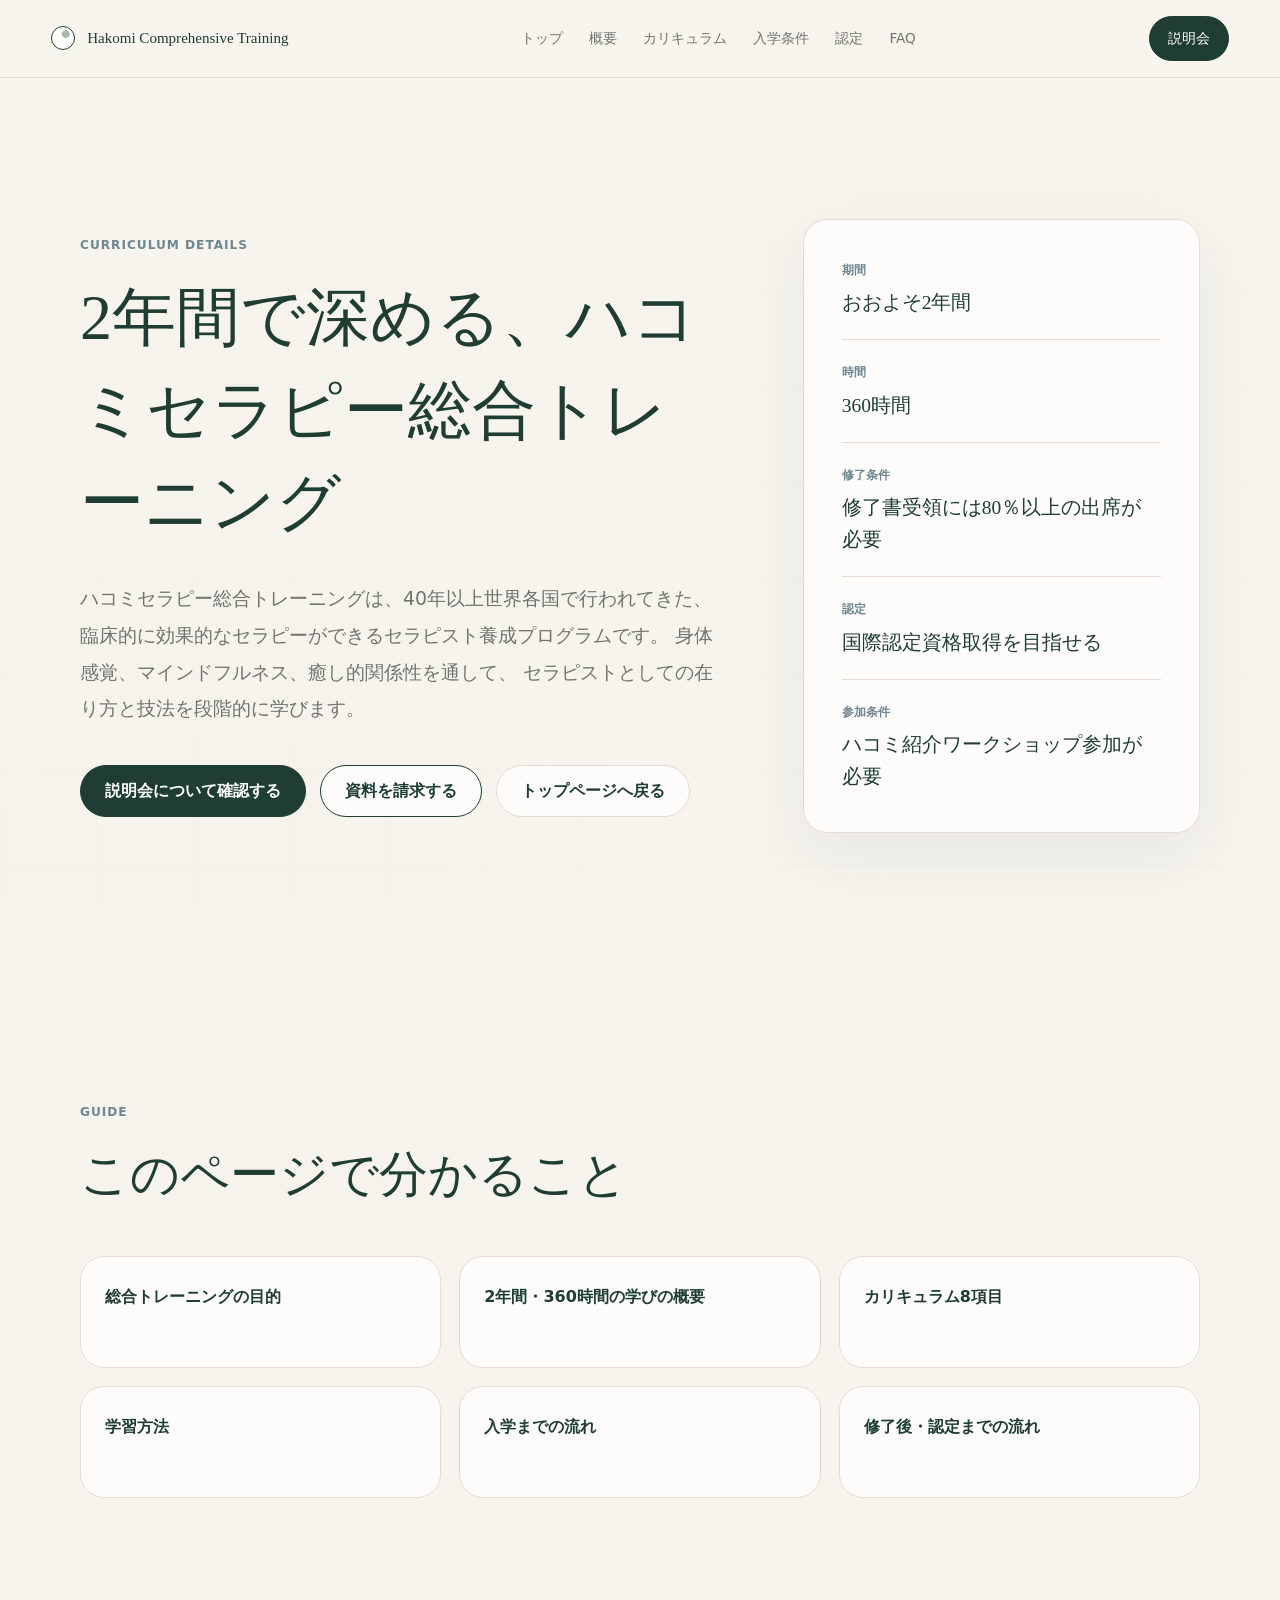
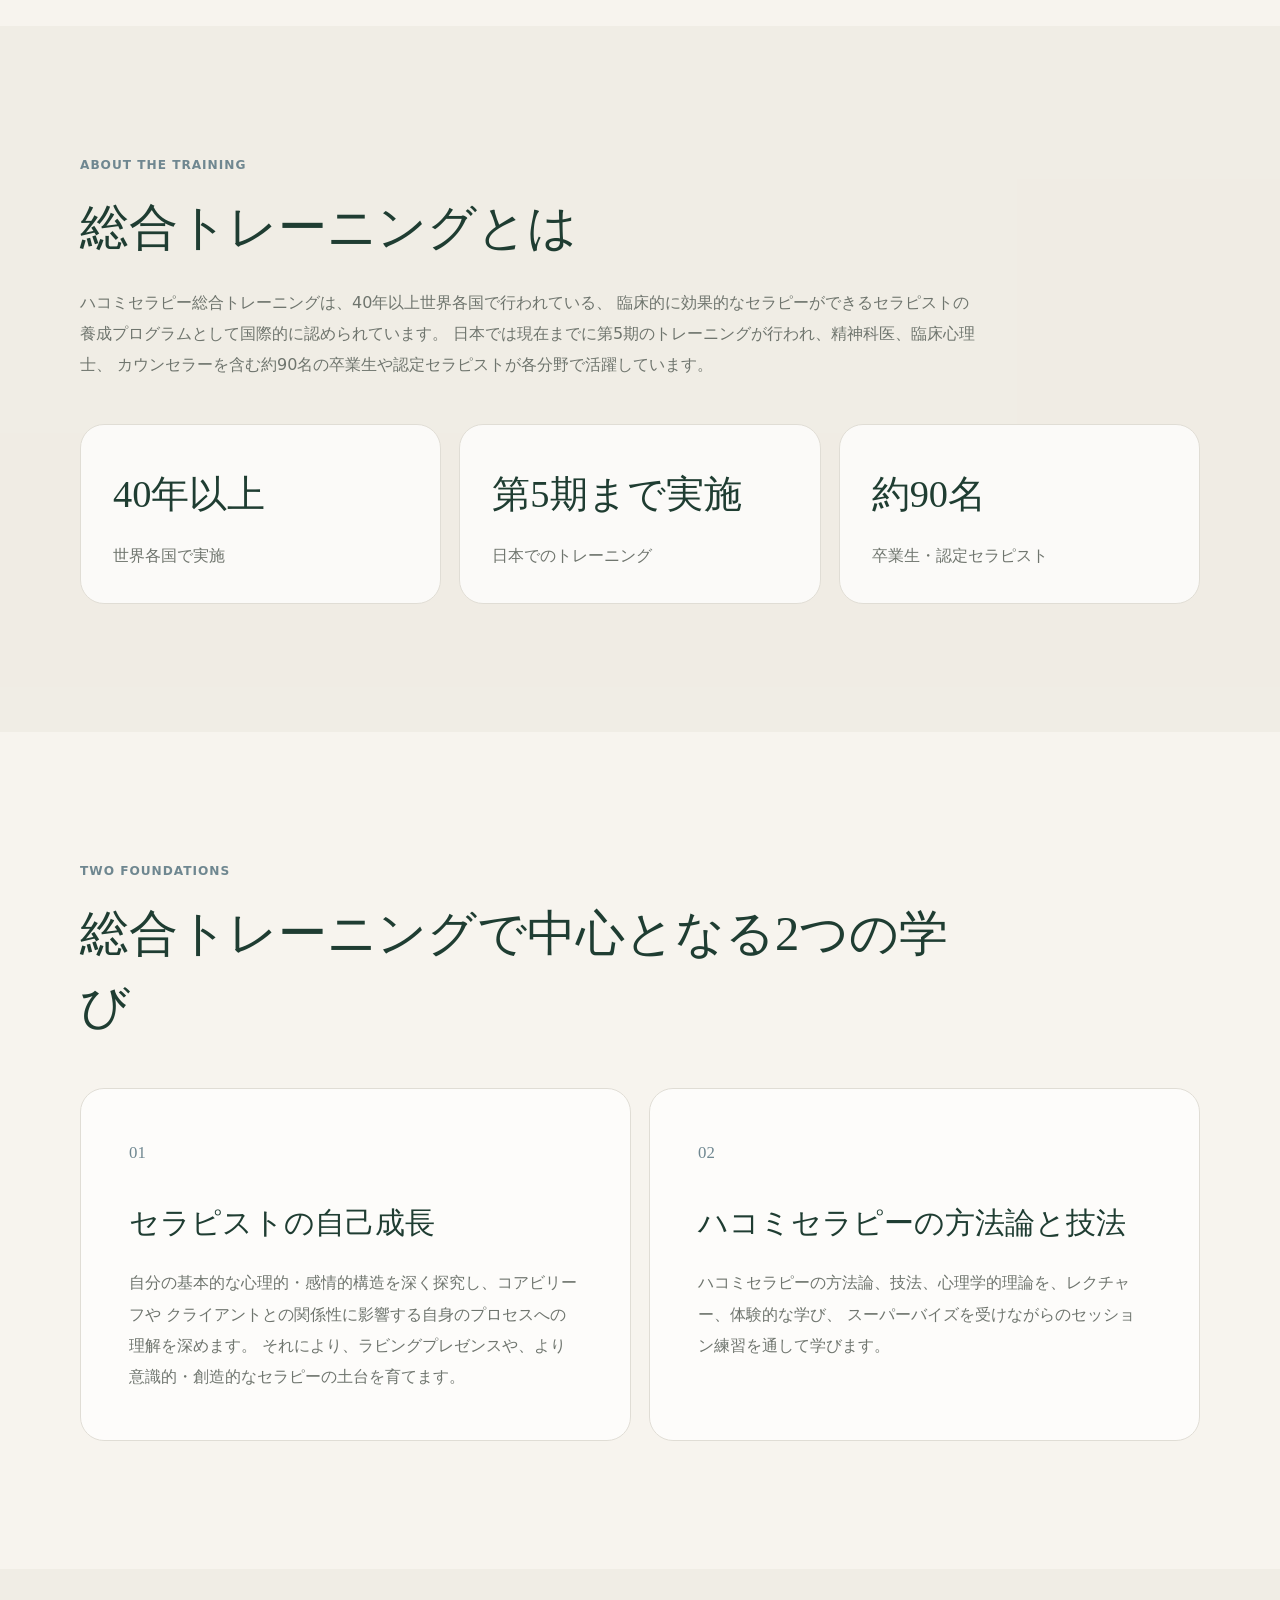
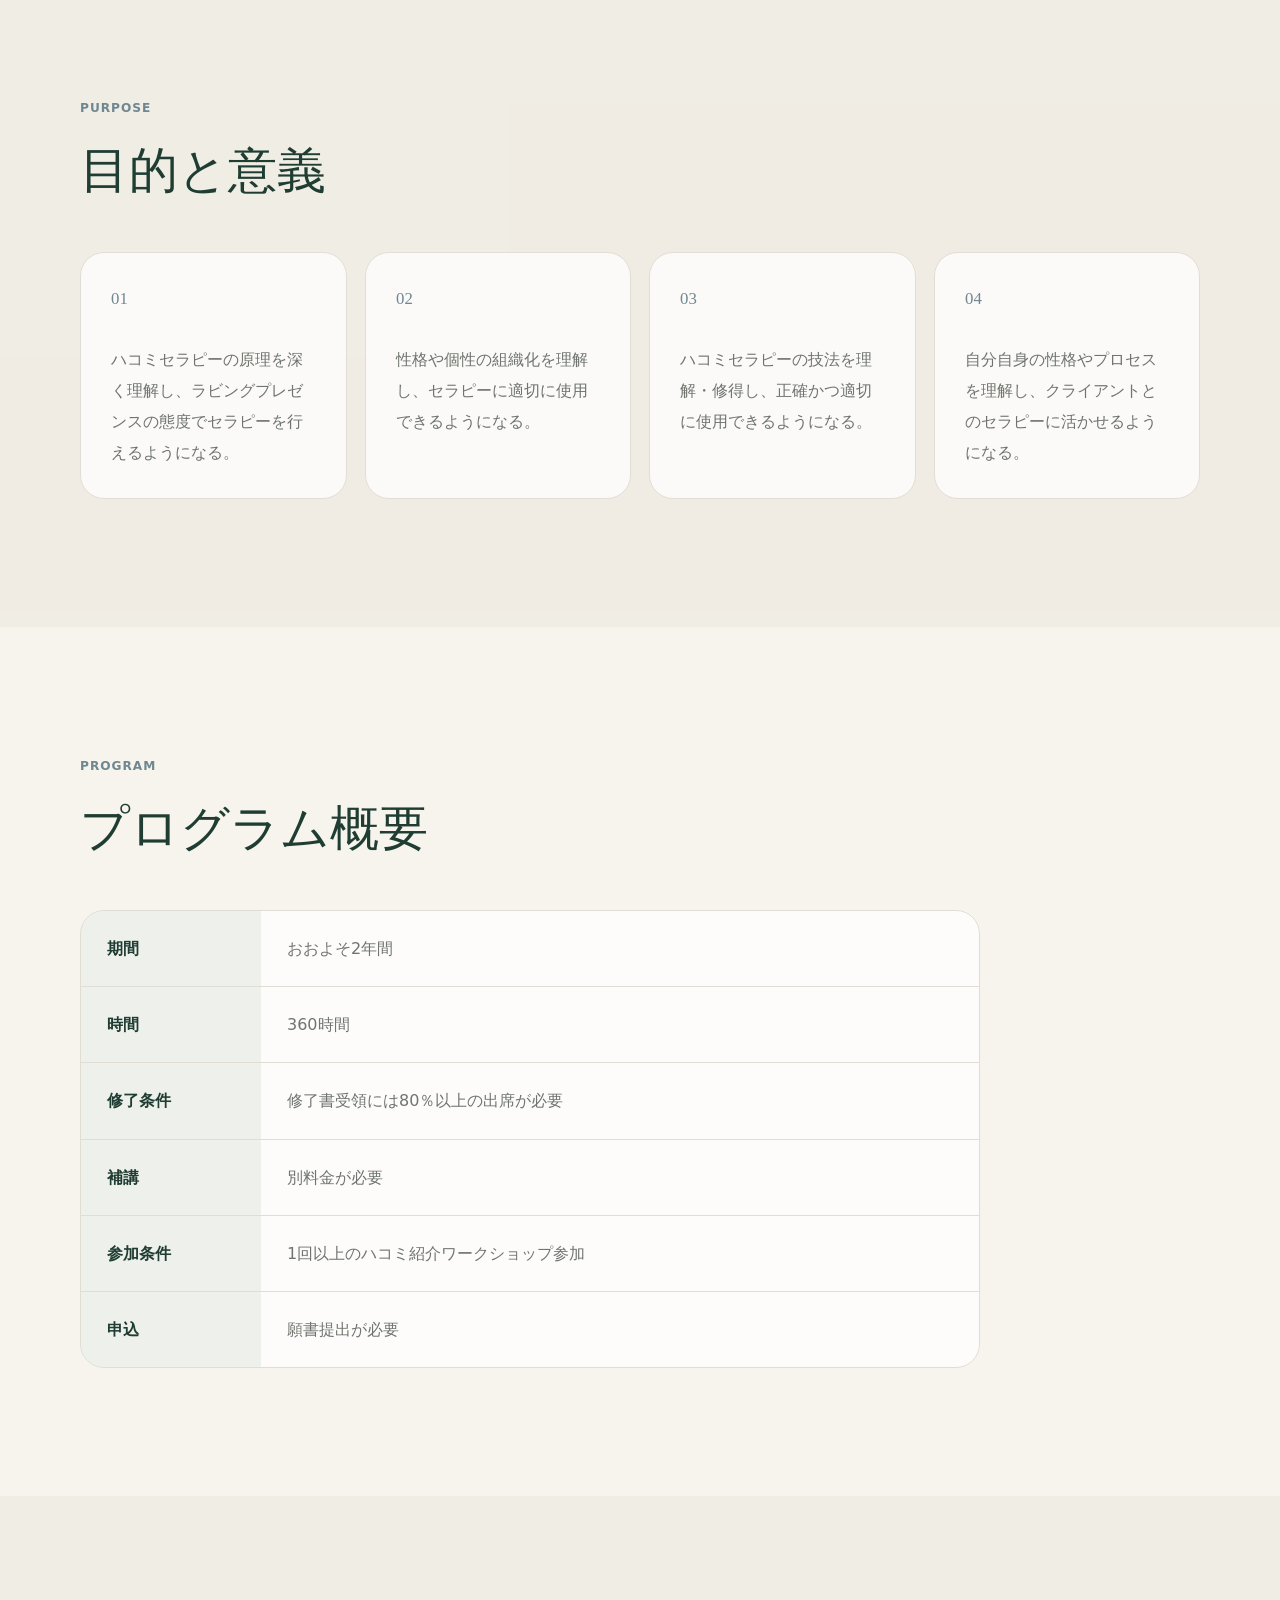
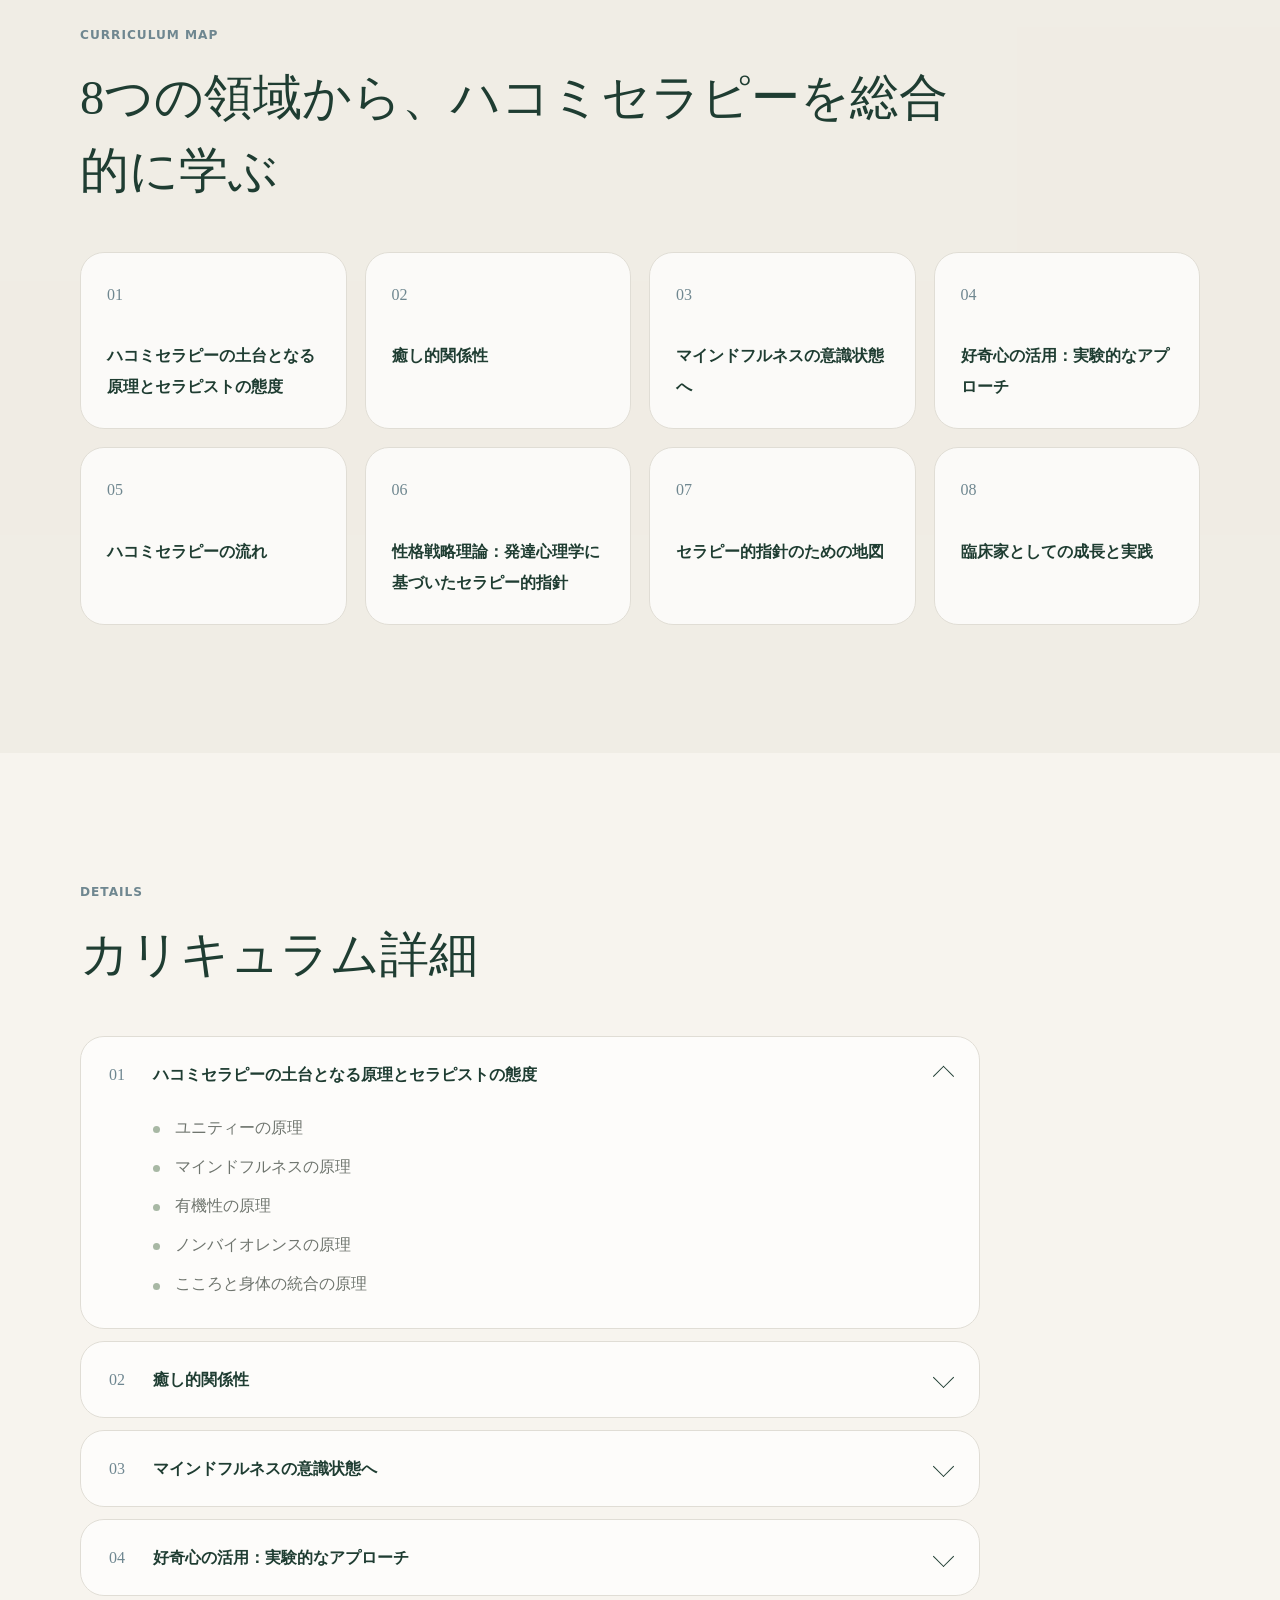
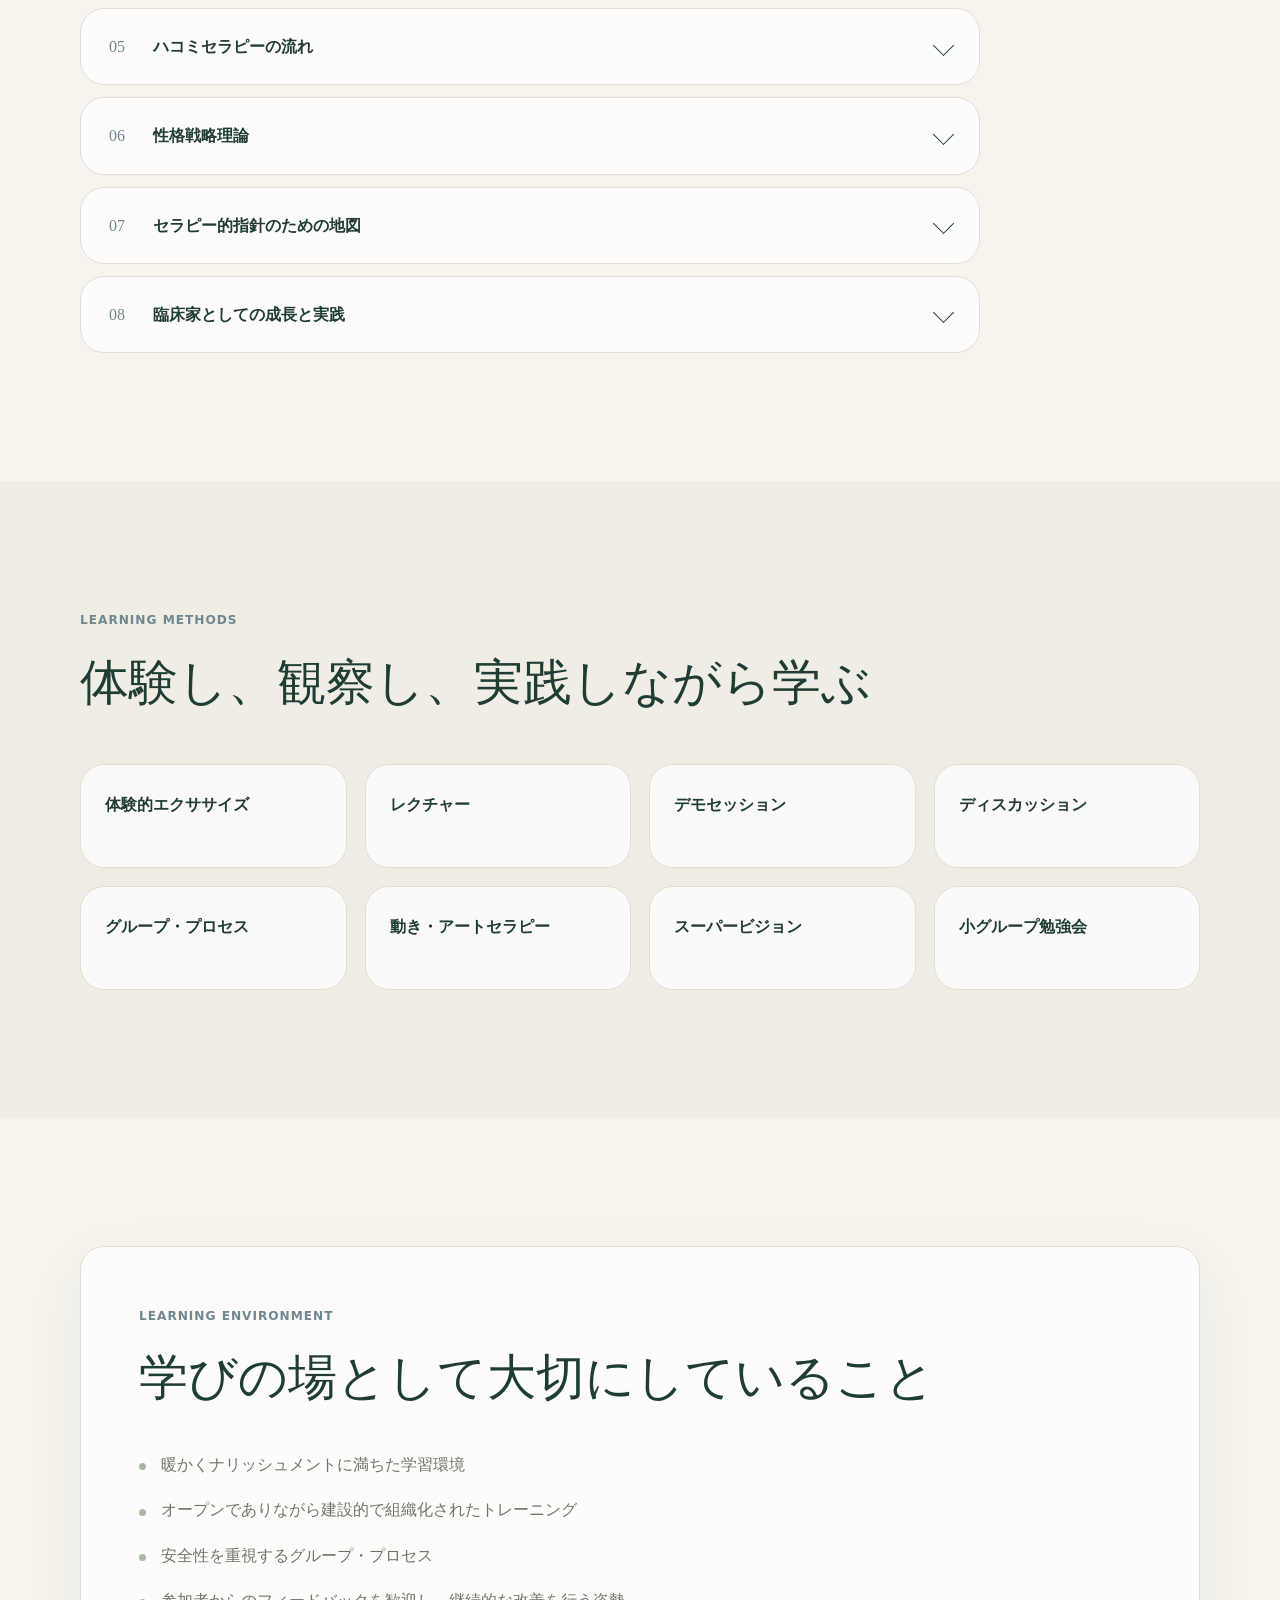
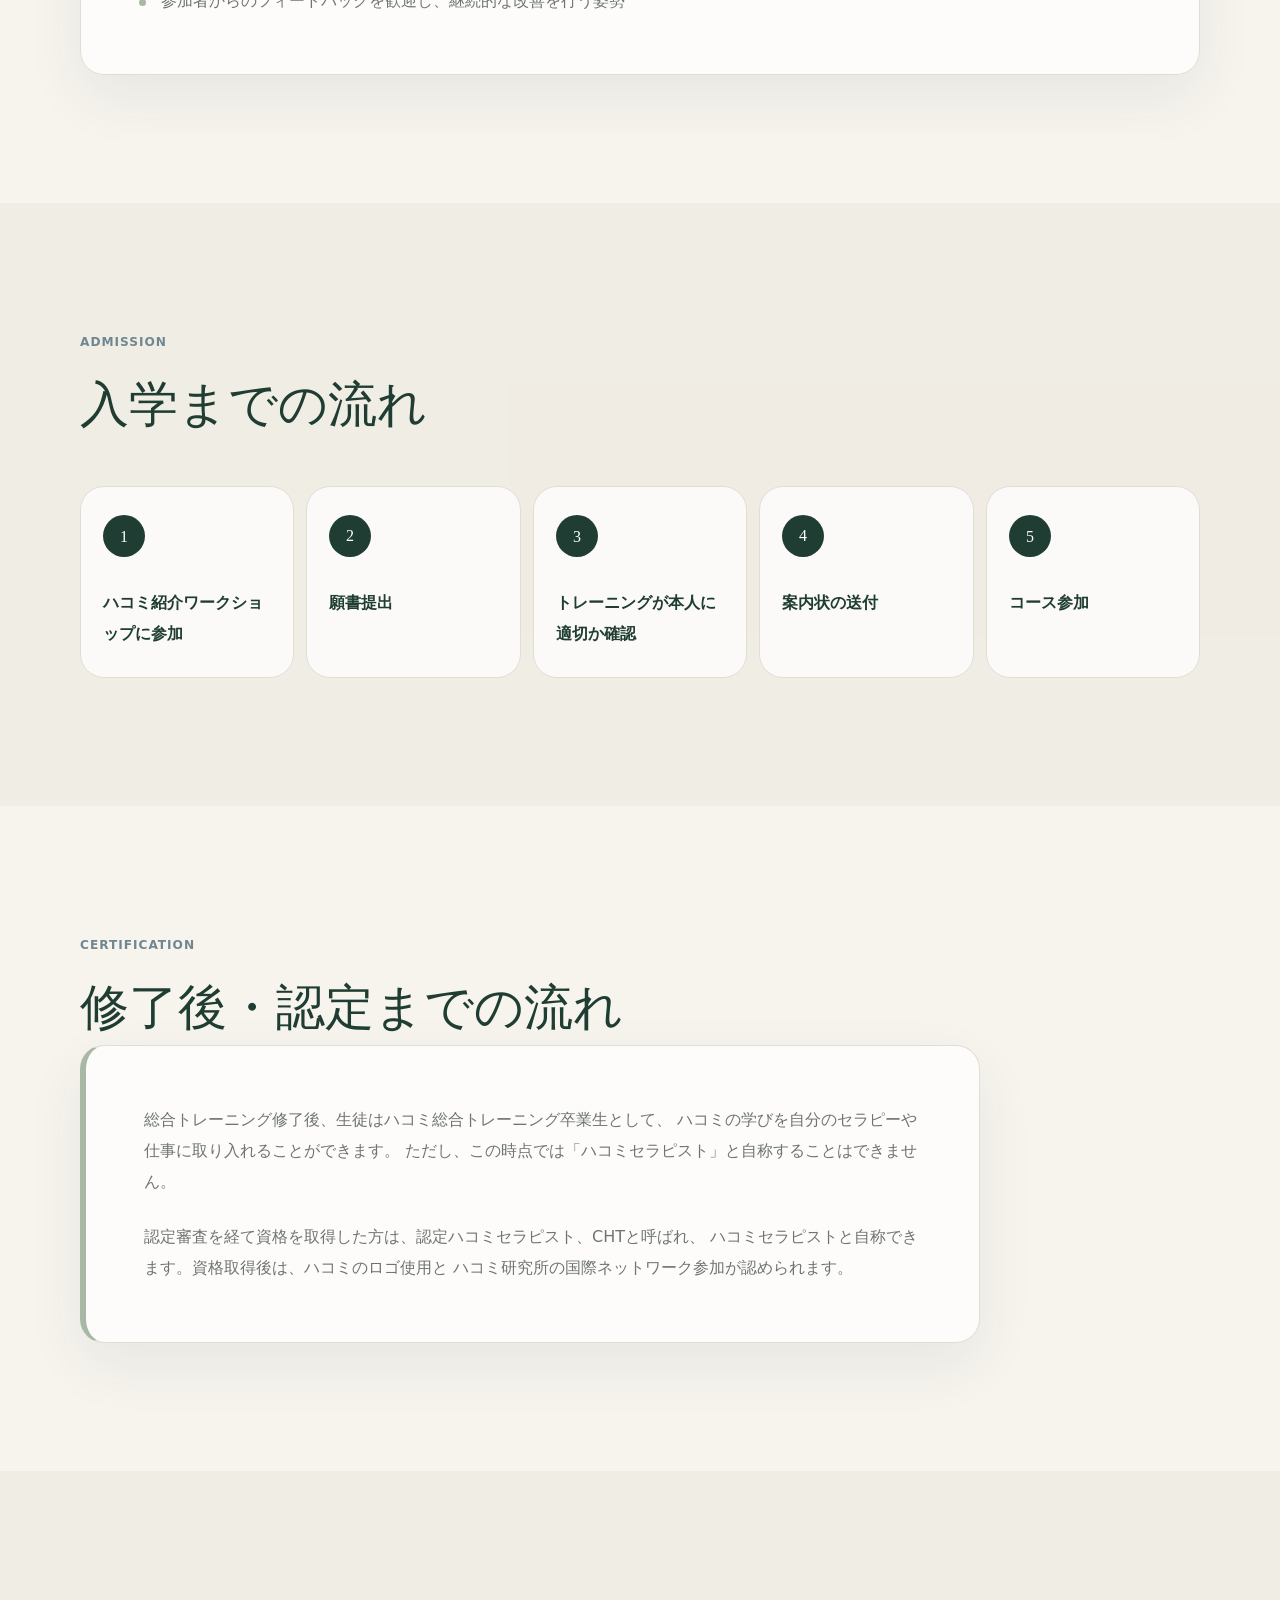
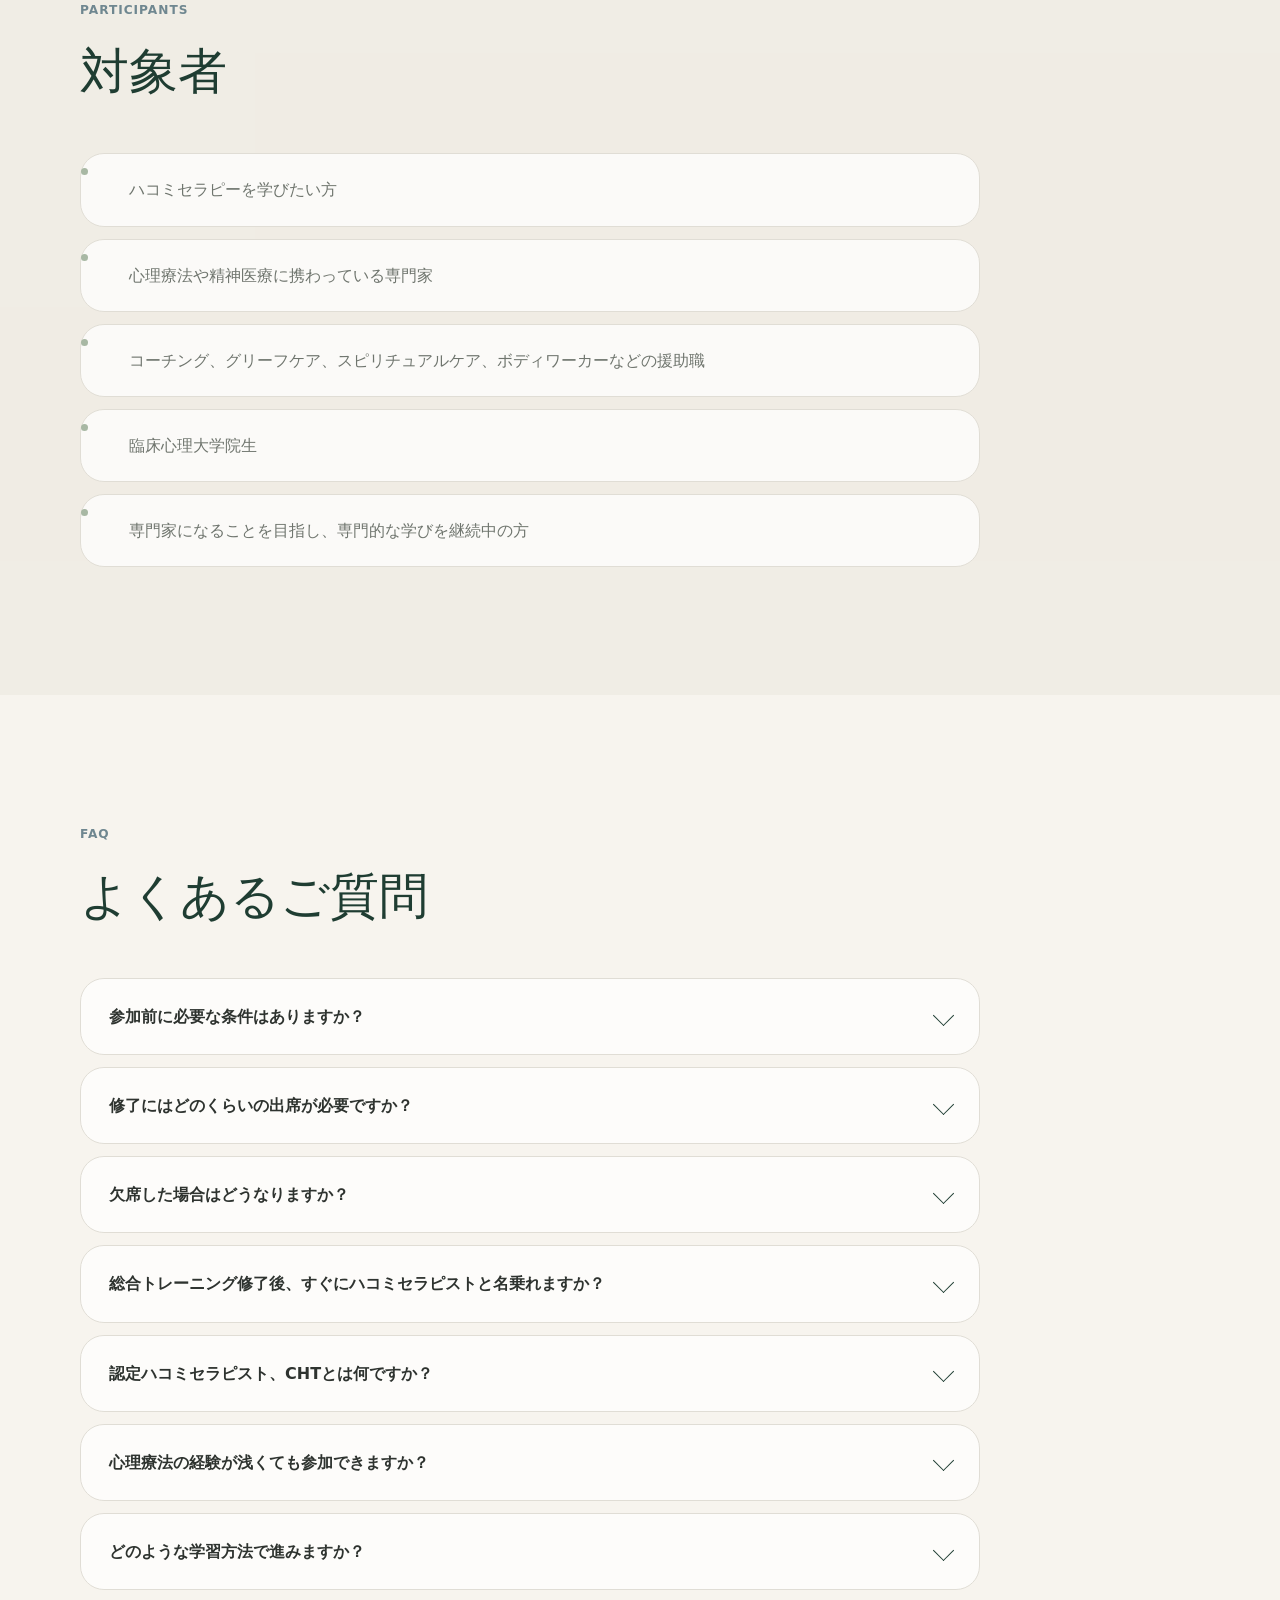
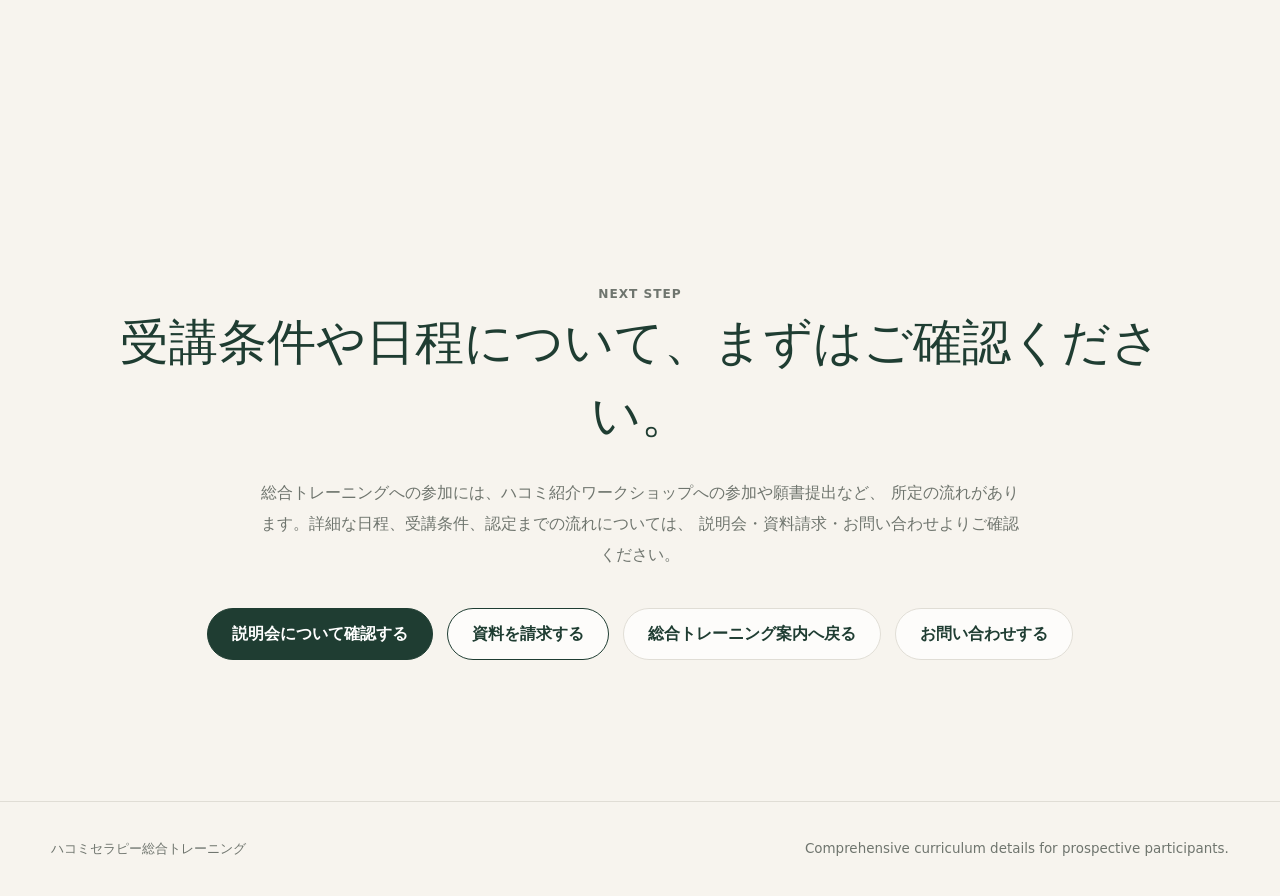
==== commit 6e4340c2: "Add files via upload" ====
--- a/curriculum-detail.html
+++ b/curriculum-detail.html
@@ -481,7 +481,7 @@
         <div class="hero-actions">
           <a class="button primary" href="mailto:info@example.com?subject=説明会について">説明会について確認する</a>
           <a class="button secondary" href="mailto:info@example.com?subject=資料請求について">資料を請求する</a>
-          <a class="button ghost" href="./index.html">トップページへ戻る</a>
+          <a class="button ghost" href="./index.html">総合トレーニング案内へ戻る</a>
           <a class="button ghost" href="mailto:info@example.com?subject=お問い合わせ">お問い合わせする</a>
         </div>
       </section>
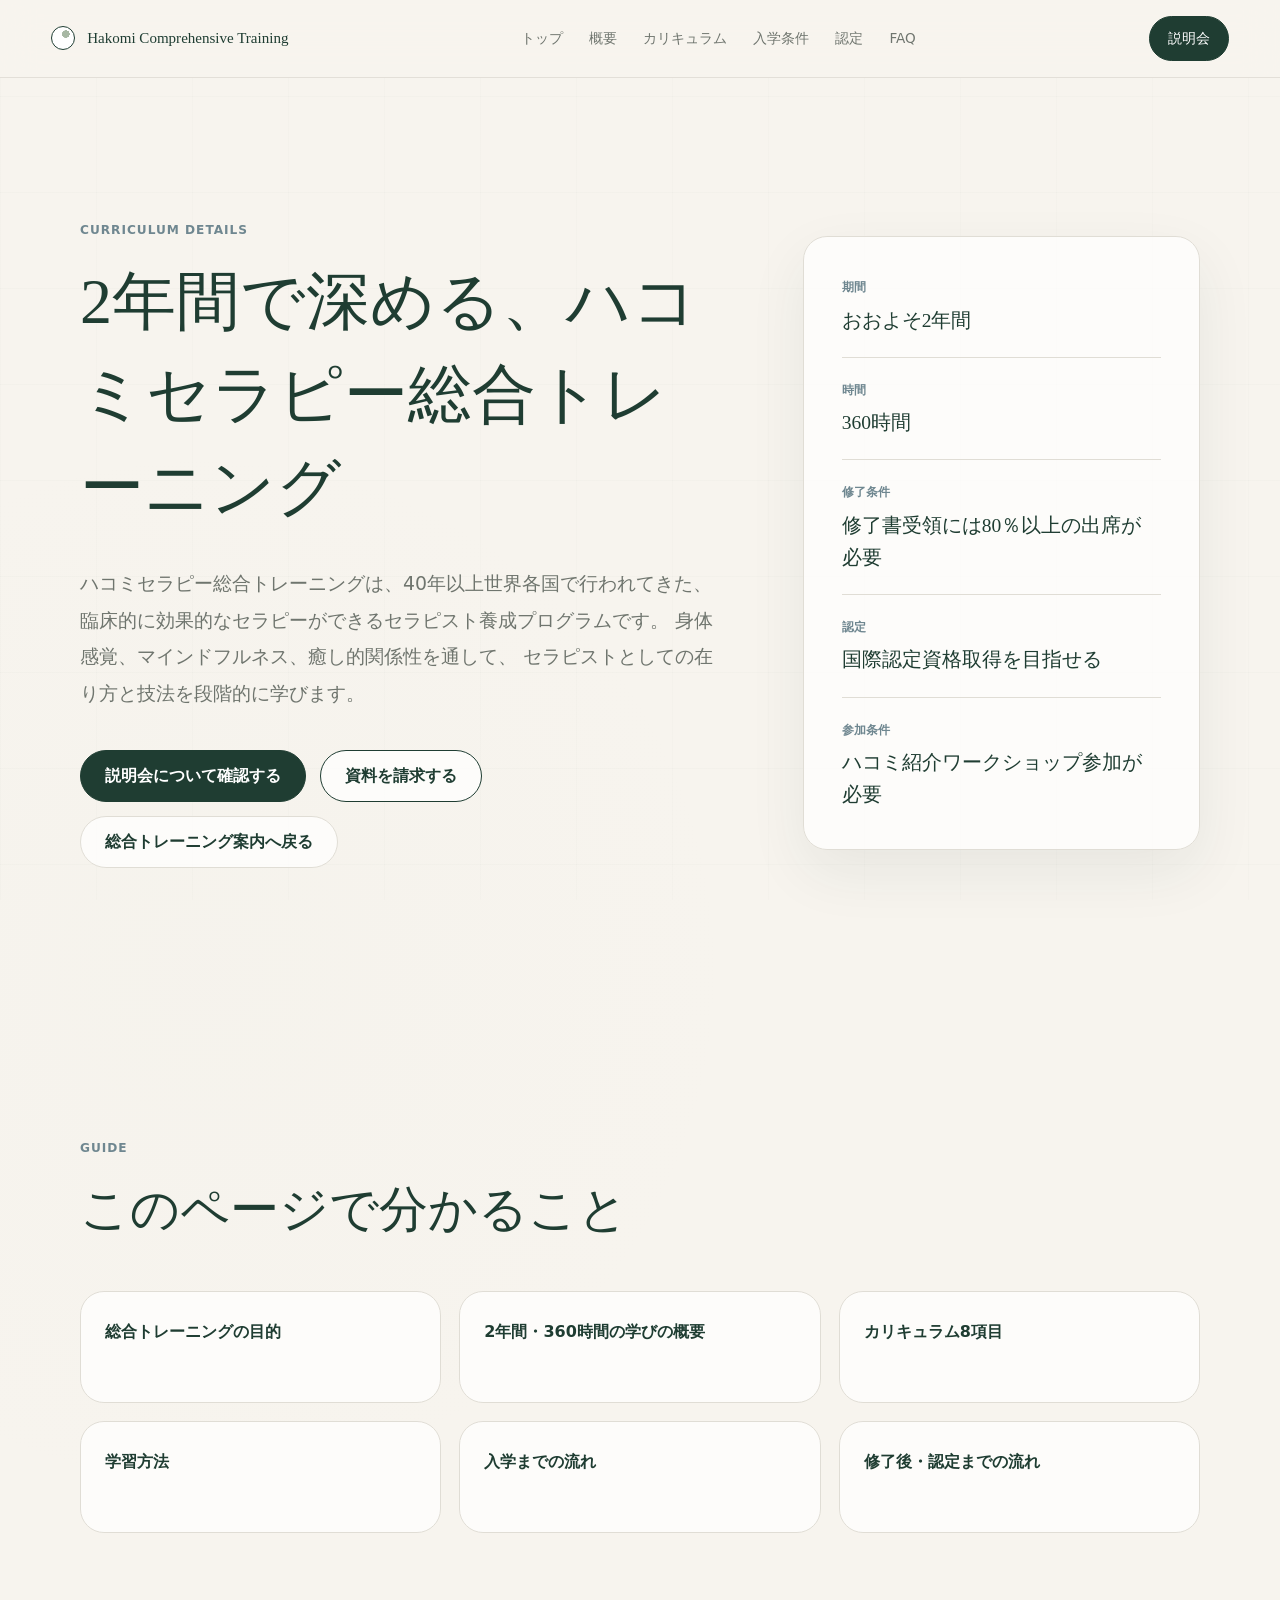
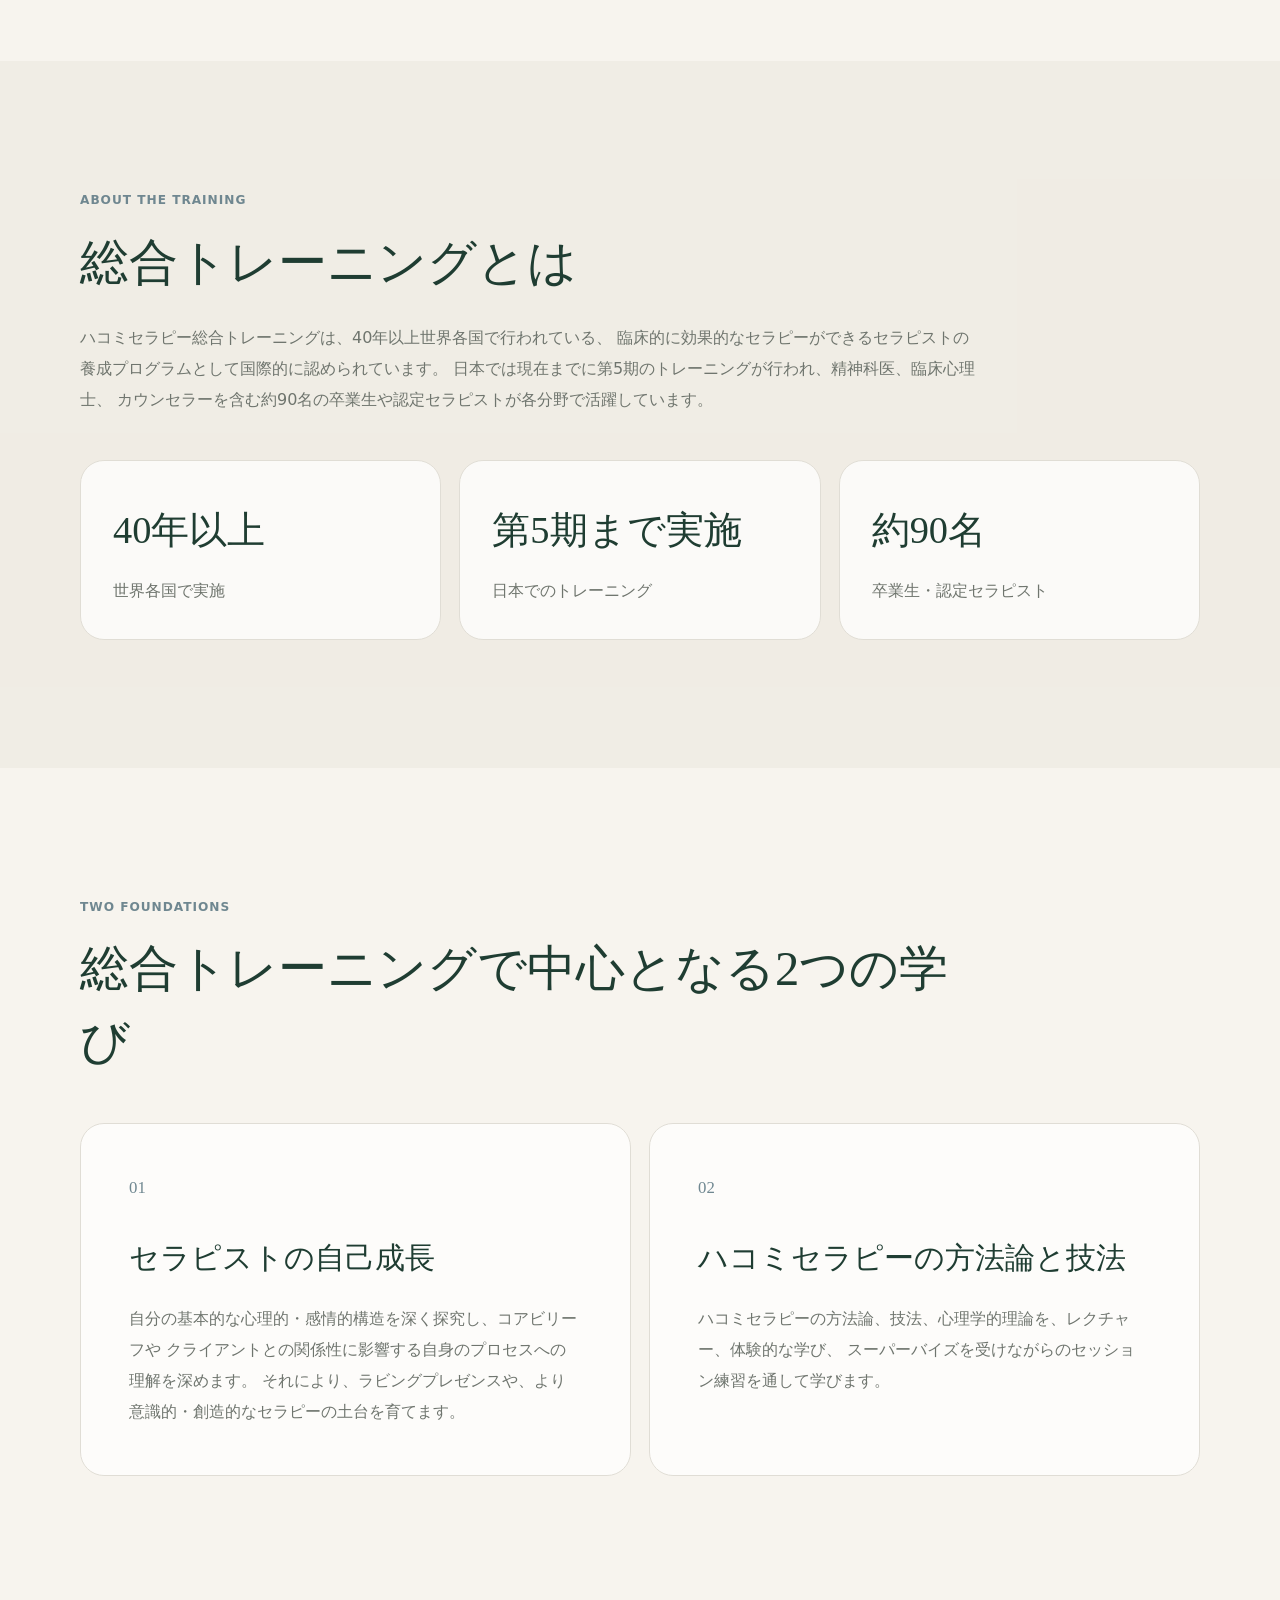
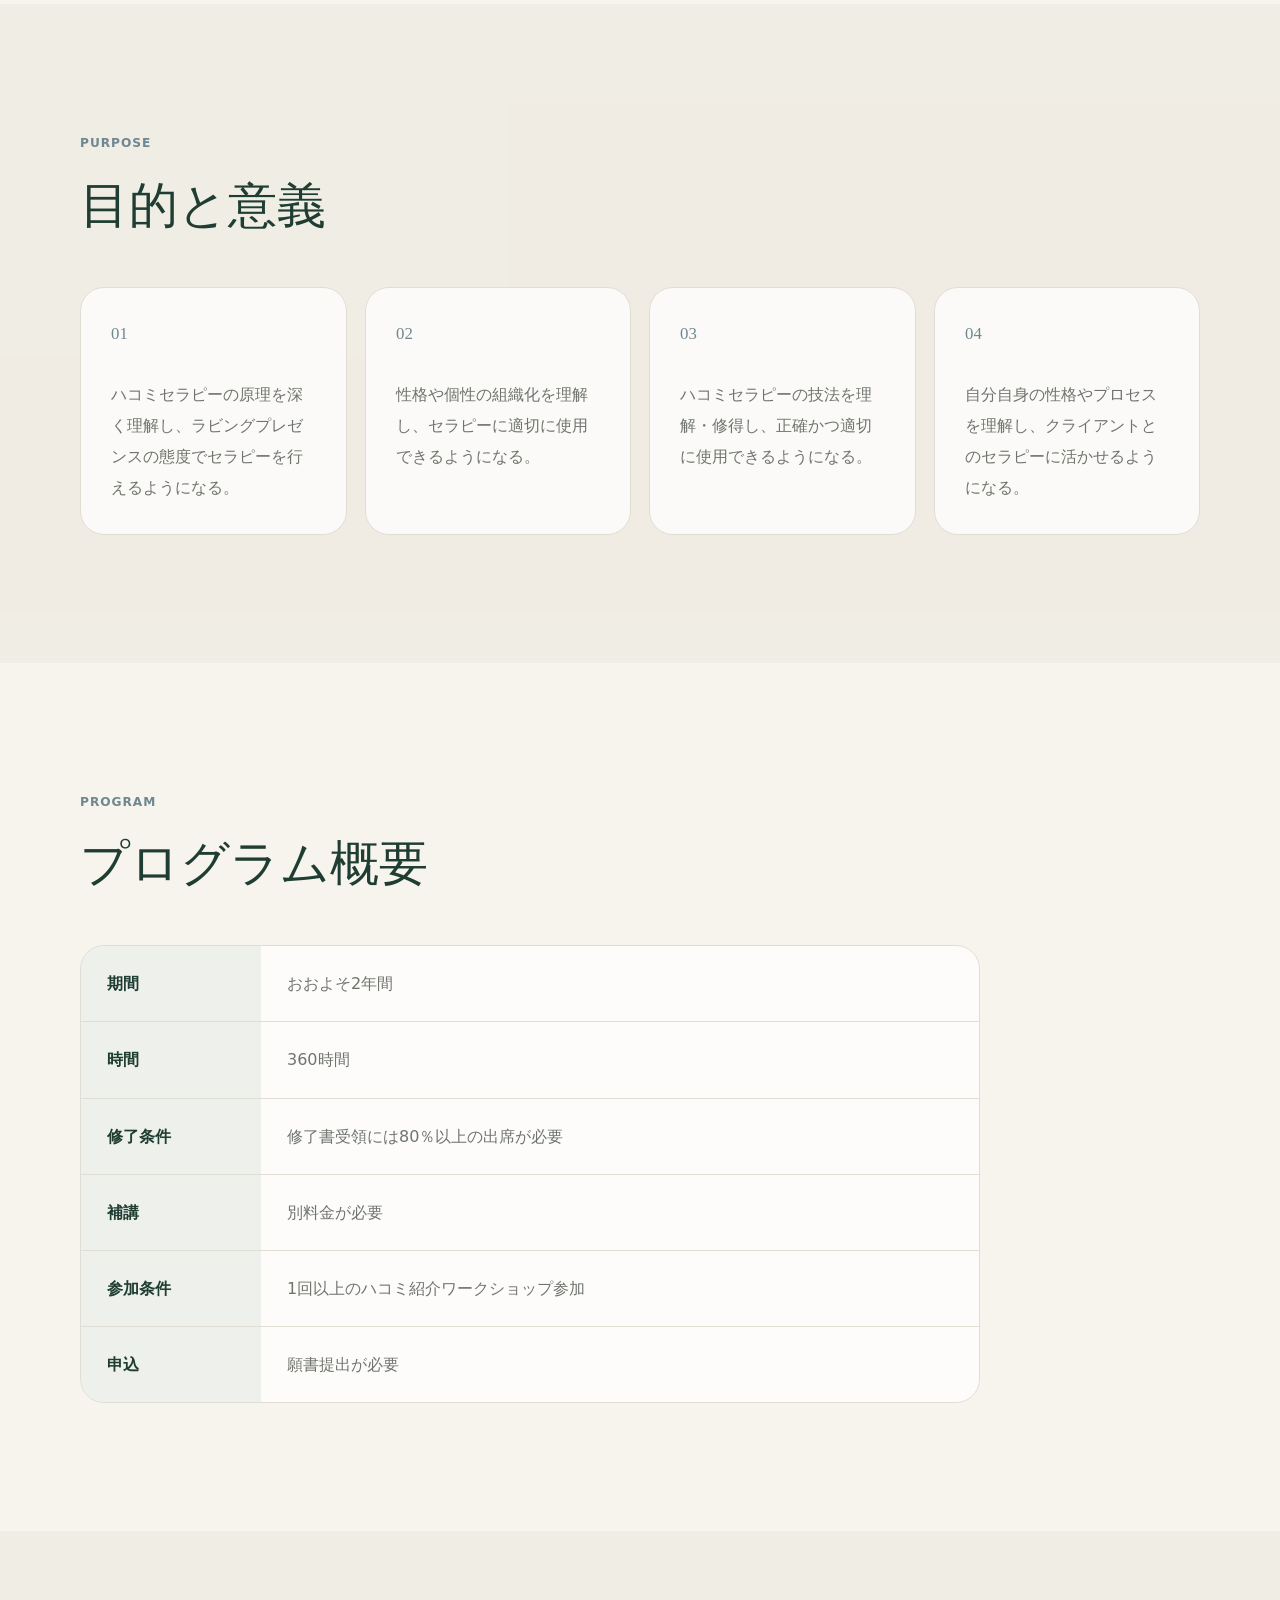
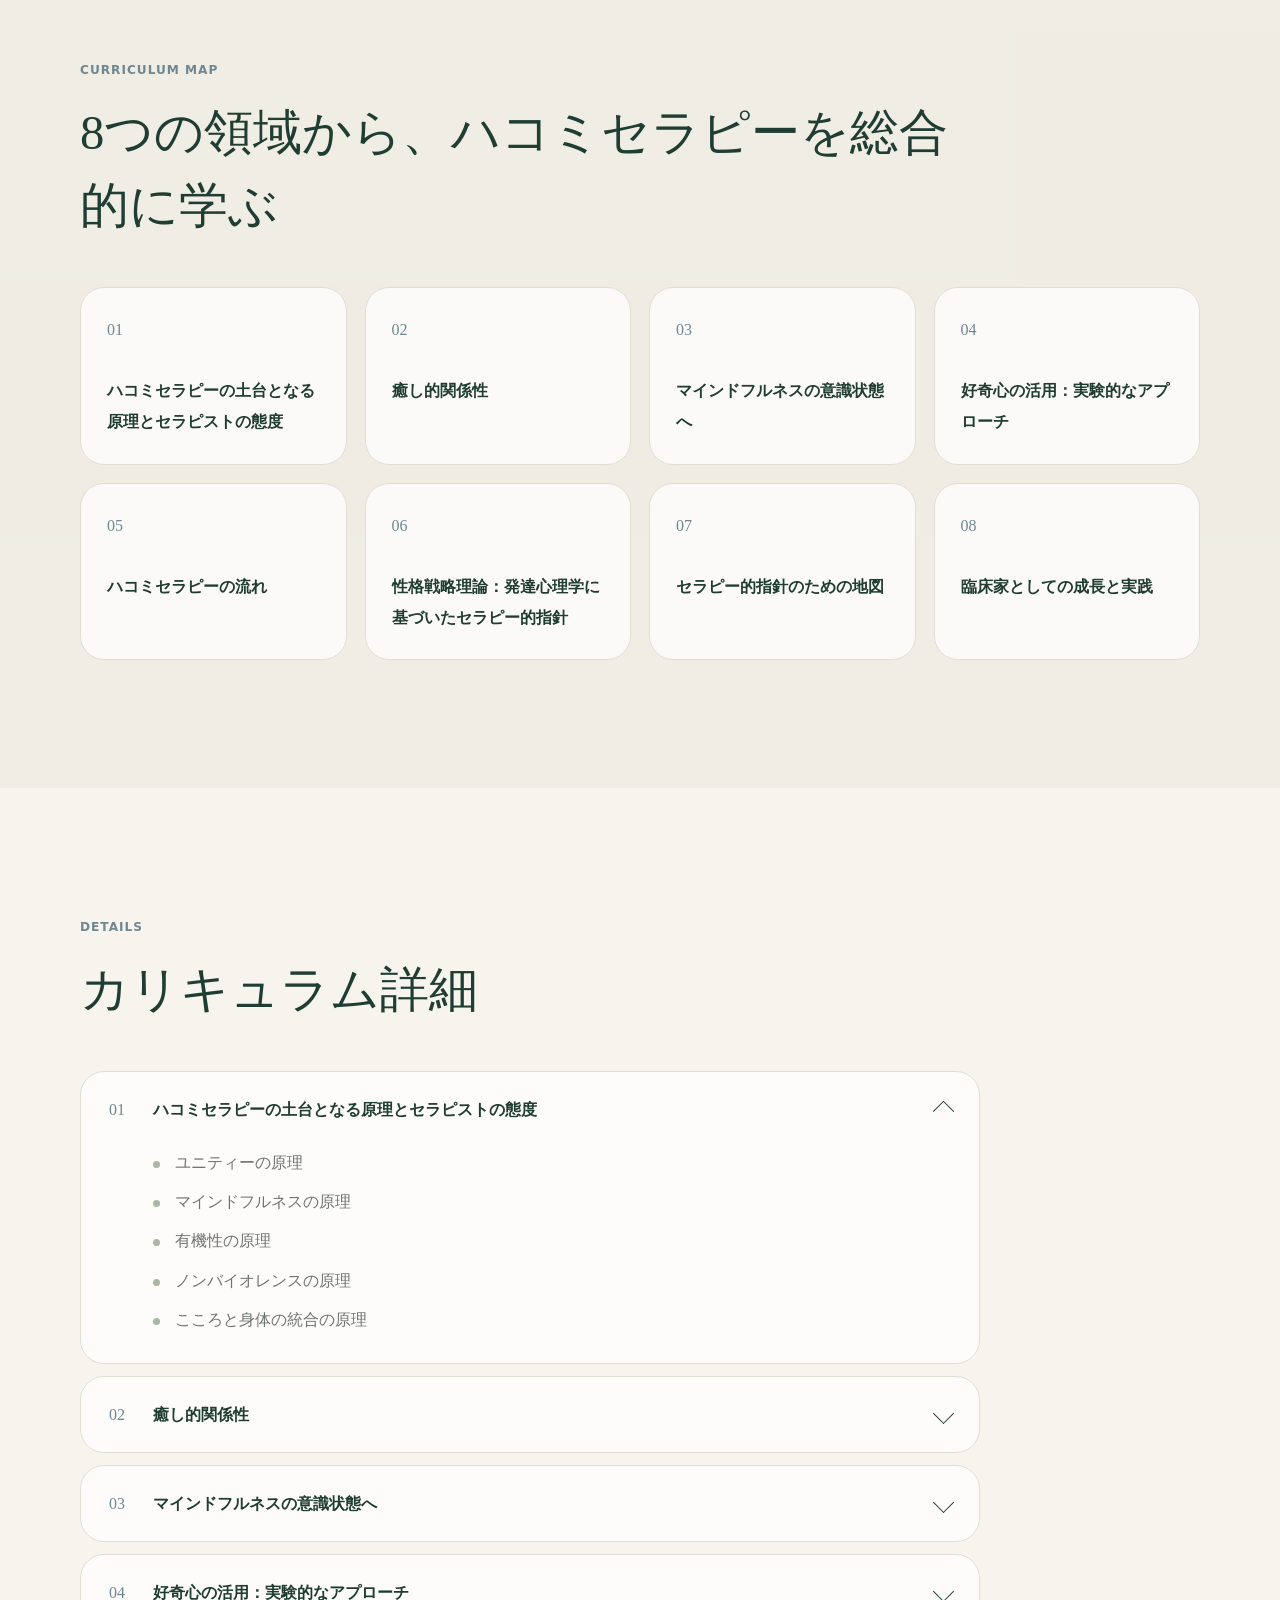
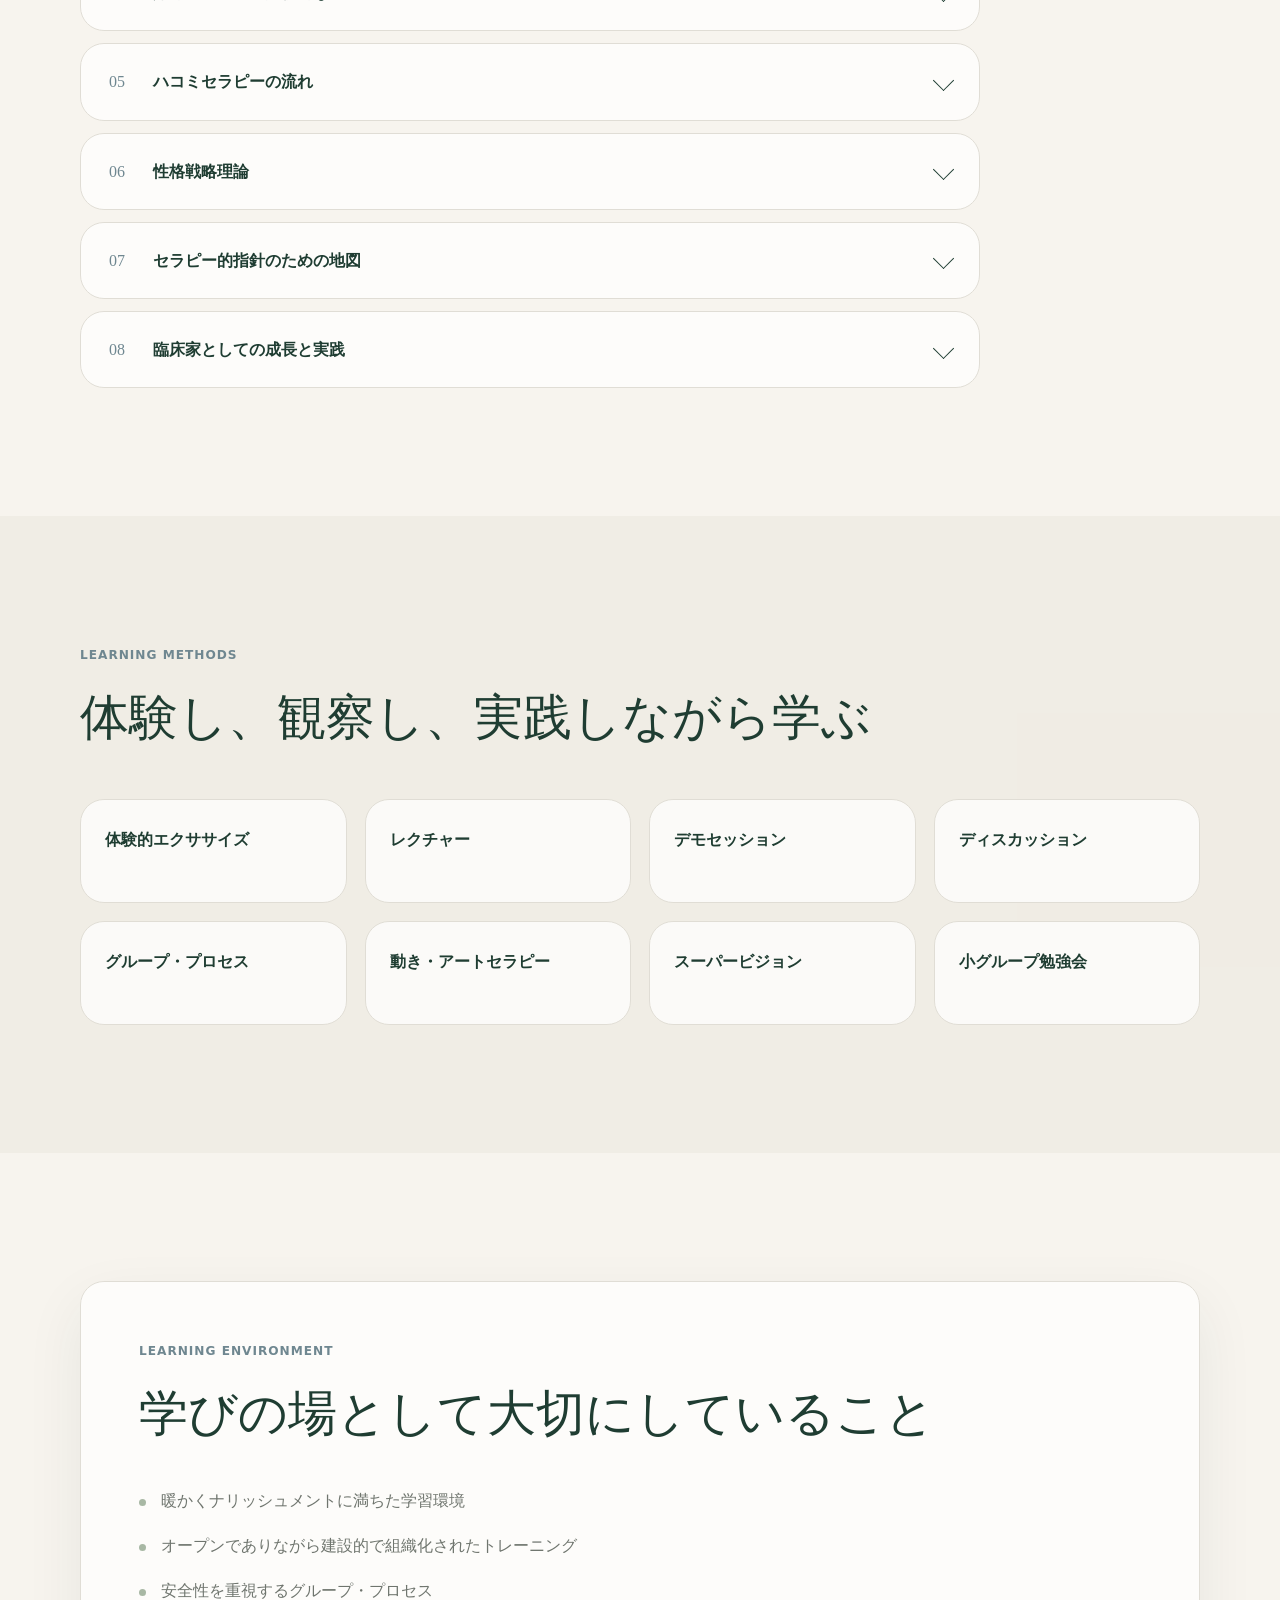
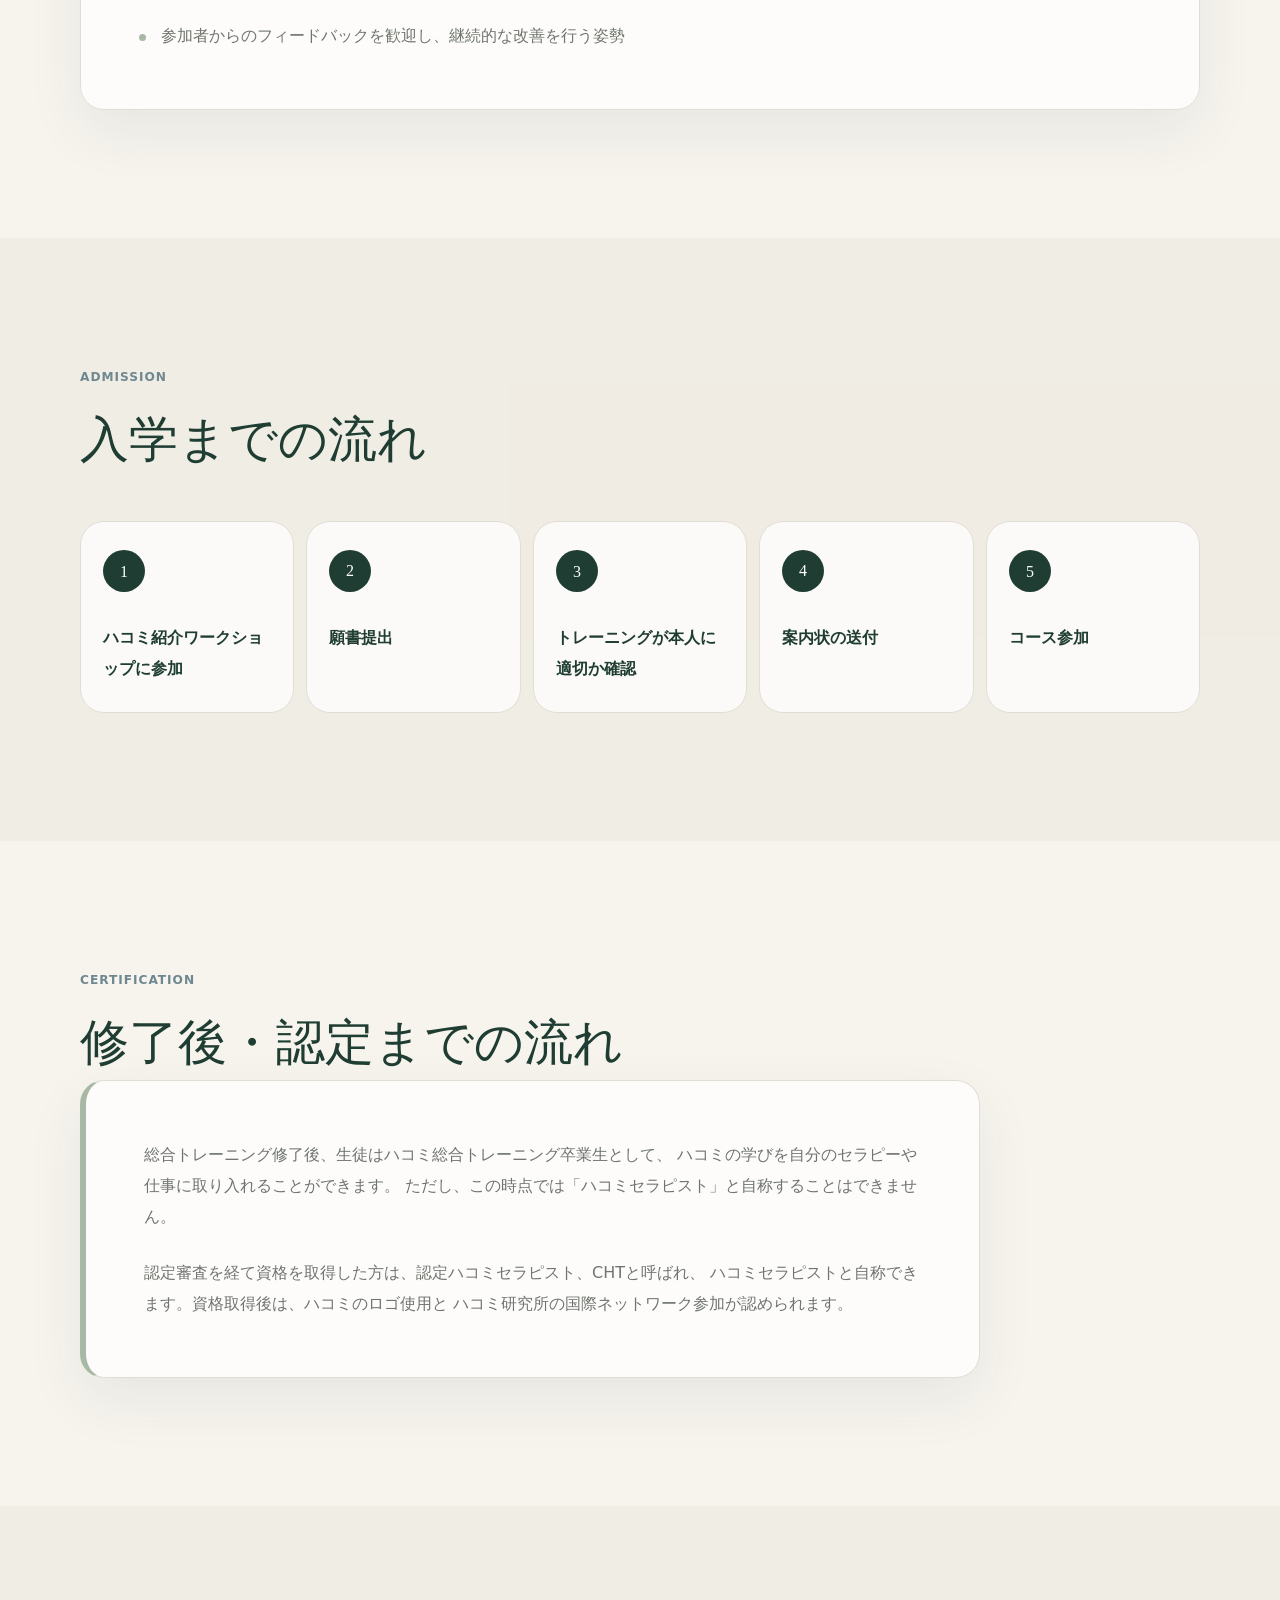
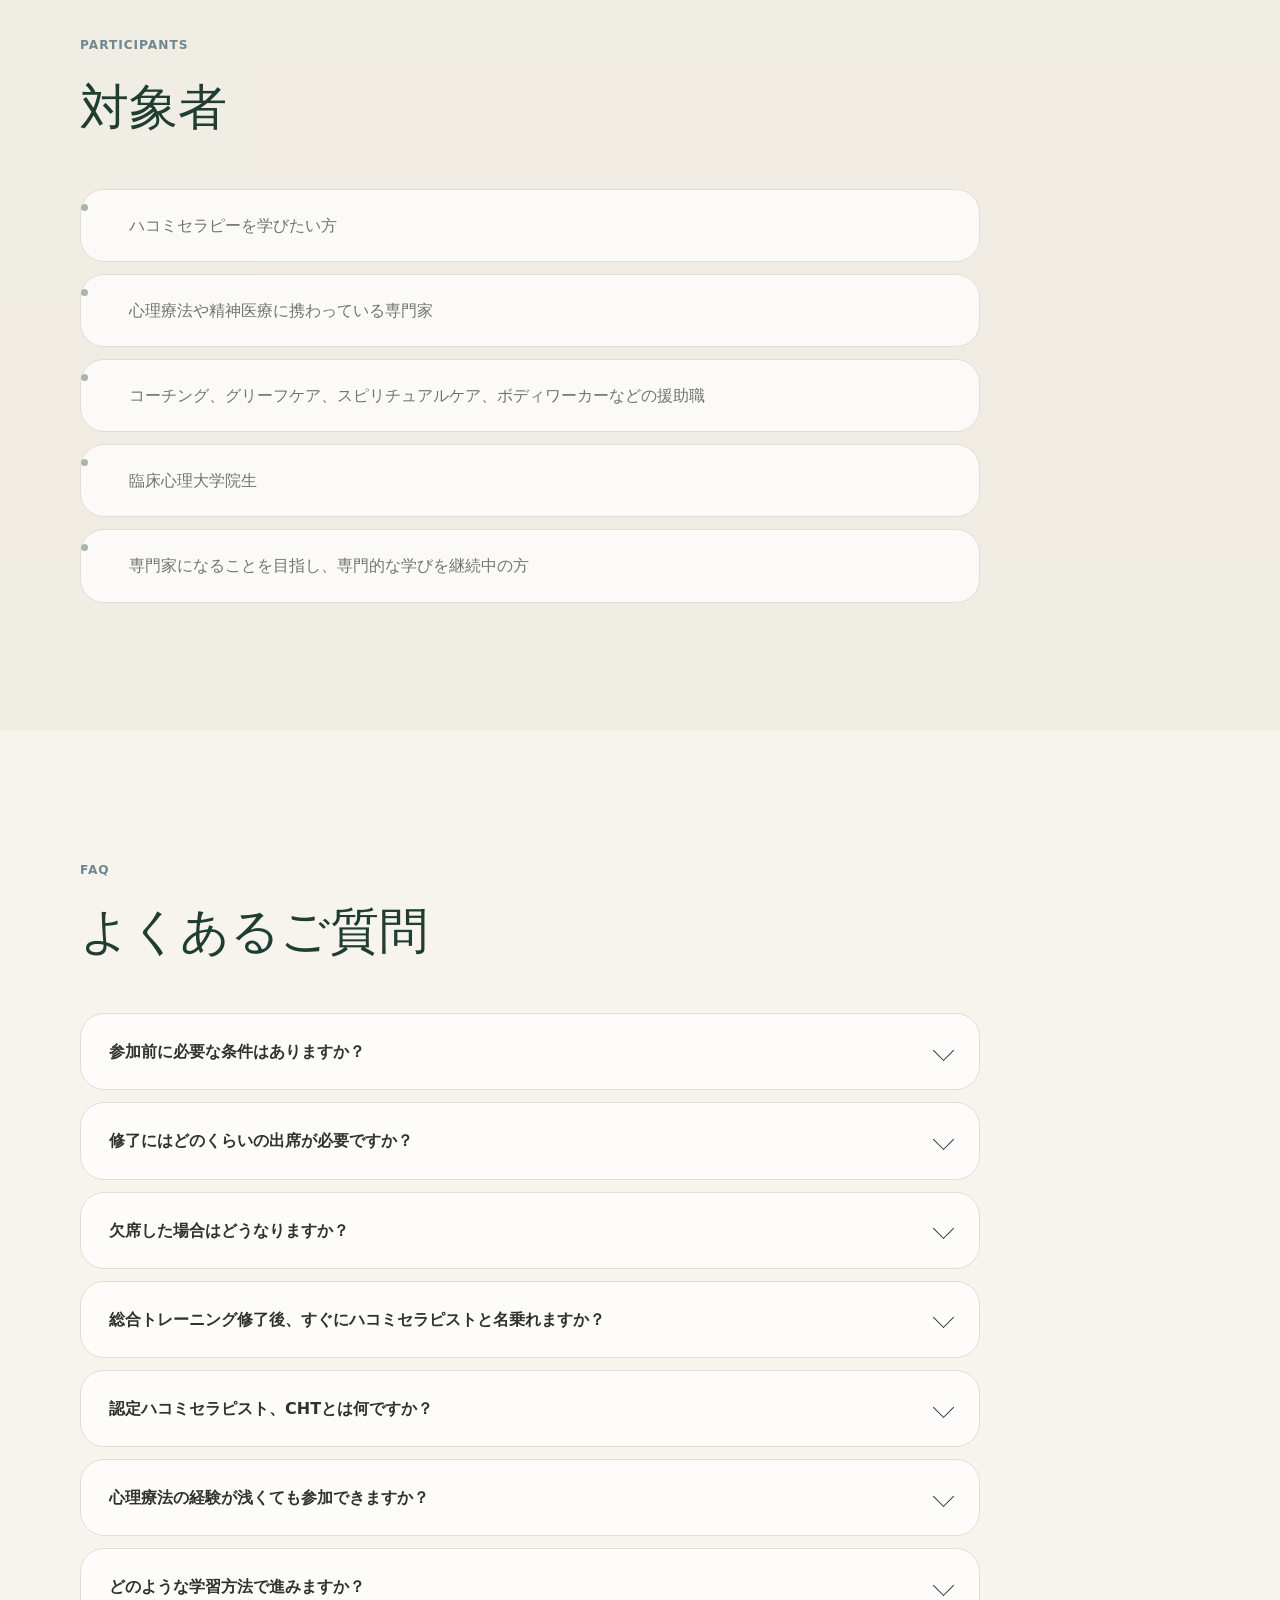
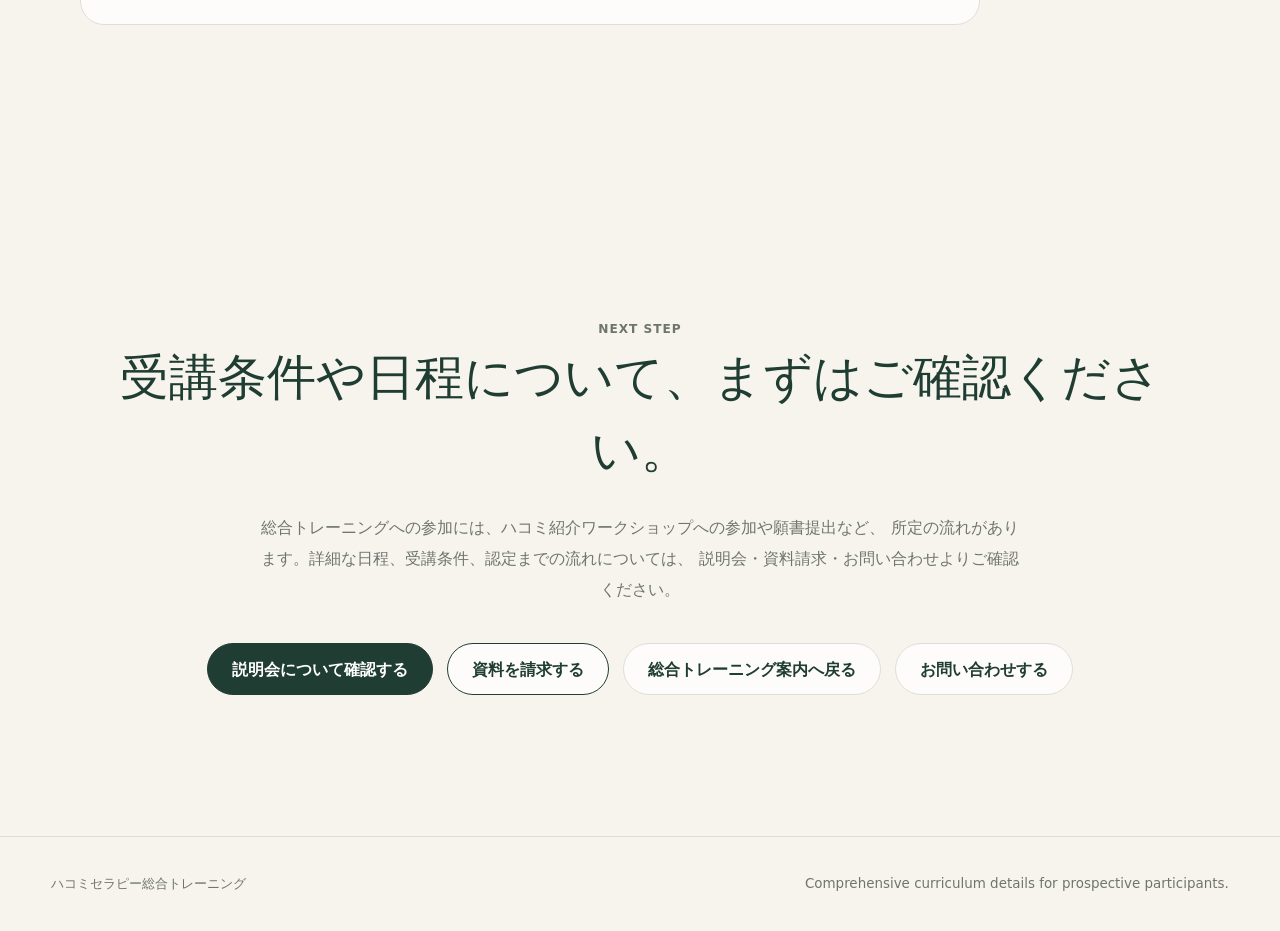
==== commit 9c554585: "Add files via upload" ====
--- a/curriculum-detail.html
+++ b/curriculum-detail.html
@@ -42,7 +42,7 @@
           <div class="hero-actions" aria-label="主要アクション">
             <a class="button primary" href="#contact">説明会について確認する</a>
             <a class="button secondary" href="#contact">資料を請求する</a>
-            <a class="button ghost" href="./index.html">トップページへ戻る</a>
+            <a class="button ghost" href="./index.html">総合トレーニング案内へ戻る</a>
           </div>
         </div>
 
